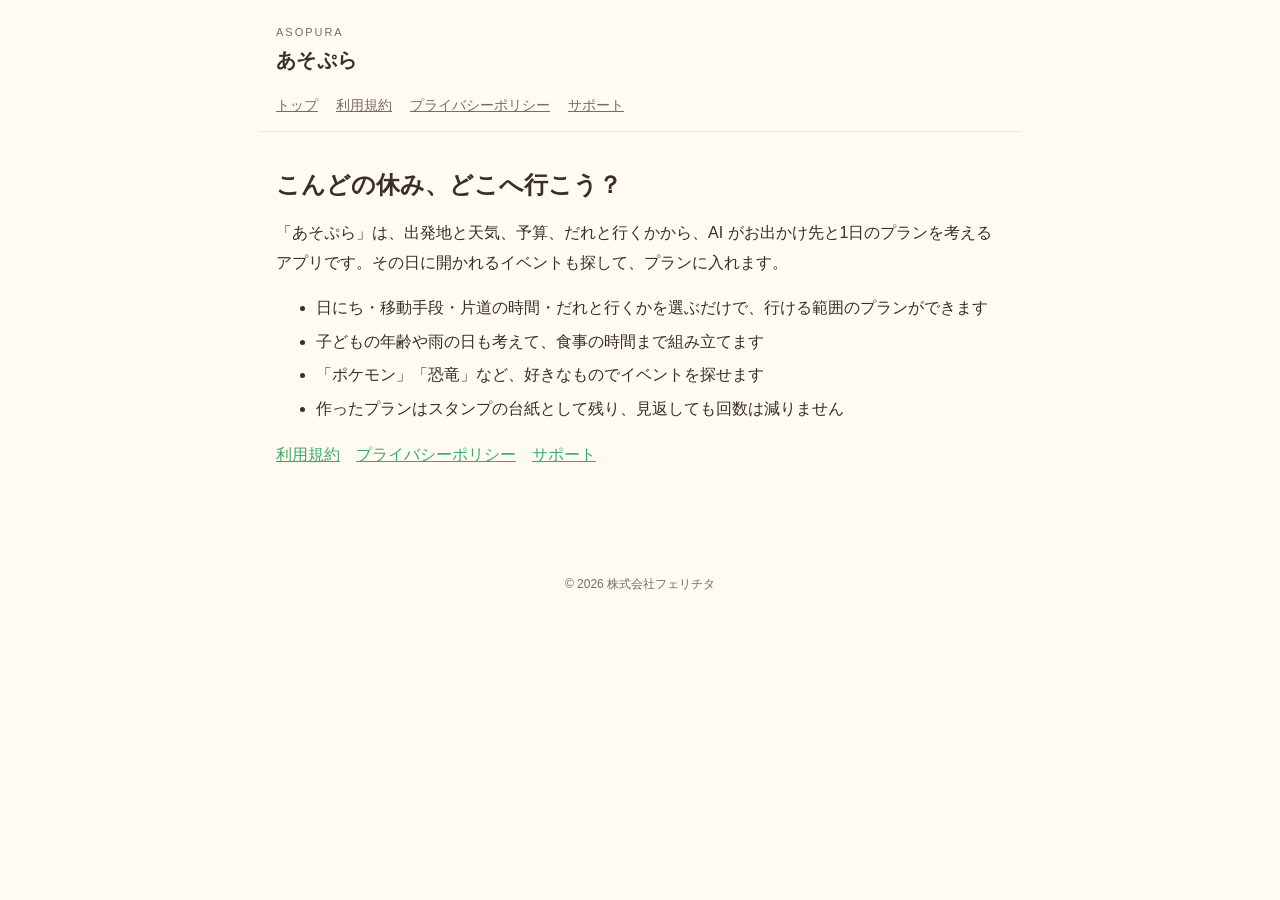
==== index.html @ 3bfde91c "あそぷらの利用規約・プライバシーポリシー・サポートページ" ====
<!doctype html><html lang="ja"><head><meta charset="utf-8"><meta name="viewport" content="width=device-width,initial-scale=1">
<title>あそぷら</title><link rel="stylesheet" href="style.css"></head><body>
<header><small>ASOPURA</small><a href="index.html">あそぷら</a></header>
<nav><a href="index.html">トップ</a><a href="terms.html">利用規約</a><a href="privacy.html">プライバシーポリシー</a><a href="support.html">サポート</a></nav>
<main><h1>こんどの休み、どこへ行こう？</h1>
<p>「あそぷら」は、出発地と天気、予算、だれと行くかから、AI がお出かけ先と1日のプランを考えるアプリです。その日に開かれるイベントも探して、プランに入れます。</p>
<ul>
<li>日にち・移動手段・片道の時間・だれと行くかを選ぶだけで、行ける範囲のプランができます</li>
<li>子どもの年齢や雨の日も考えて、食事の時間まで組み立てます</li>
<li>「ポケモン」「恐竜」など、好きなものでイベントを探せます</li>
<li>作ったプランはスタンプの台紙として残り、見返しても回数は減りません</li>
</ul>
<p><a href="terms.html">利用規約</a>　<a href="privacy.html">プライバシーポリシー</a>　<a href="support.html">サポート</a></p>
</main>
<footer>© 2026 株式会社フェリチタ</footer></body></html>
---- style.css ----
:root{--bg:#FFFBF3;--fg:#3A2E25;--sub:#7A6B5E;--pri:#3BAA6B;--card:#FFFFFF;--line:#F0E6D6}
@media (prefers-color-scheme:dark){:root{--bg:#15171C;--fg:#F3EFE7;--sub:#A3A29C;--card:#1F2128;--line:#2E3038}}
*{box-sizing:border-box}
body{margin:0;background:var(--bg);color:var(--fg);font:16px/1.85 -apple-system,BlinkMacSystemFont,"Hiragino Sans","Noto Sans JP",sans-serif}
header{padding:22px 16px 8px;max-width:760px;margin:0 auto}
header a{color:var(--fg);text-decoration:none;font-weight:800;font-size:20px;letter-spacing:.02em}
header small{display:block;color:var(--sub);font-size:11px;letter-spacing:.18em}
nav{display:flex;gap:18px;flex-wrap:wrap;padding:6px 16px 12px;max-width:760px;margin:0 auto;border-bottom:1px solid var(--line);font-size:14px}
nav a{color:var(--sub)}
main{max-width:760px;margin:0 auto;padding:20px 16px 64px}
h1{font-size:24px;line-height:1.4}
h2{font-size:17px;margin-top:32px;border-left:4px solid var(--pri);padding-left:10px}
table{border-collapse:collapse;width:100%;font-size:14px;margin:12px 0}
td,th{border:1px solid var(--line);padding:8px;text-align:left;vertical-align:top}
th{background:var(--card)}
.card{background:var(--card);border:1px solid var(--line);border-radius:14px;padding:14px 18px;margin:16px 0}
footer{text-align:center;color:var(--sub);font-size:12px;padding:24px}
a{color:var(--pri)}
ol li,ul li{margin:4px 0}
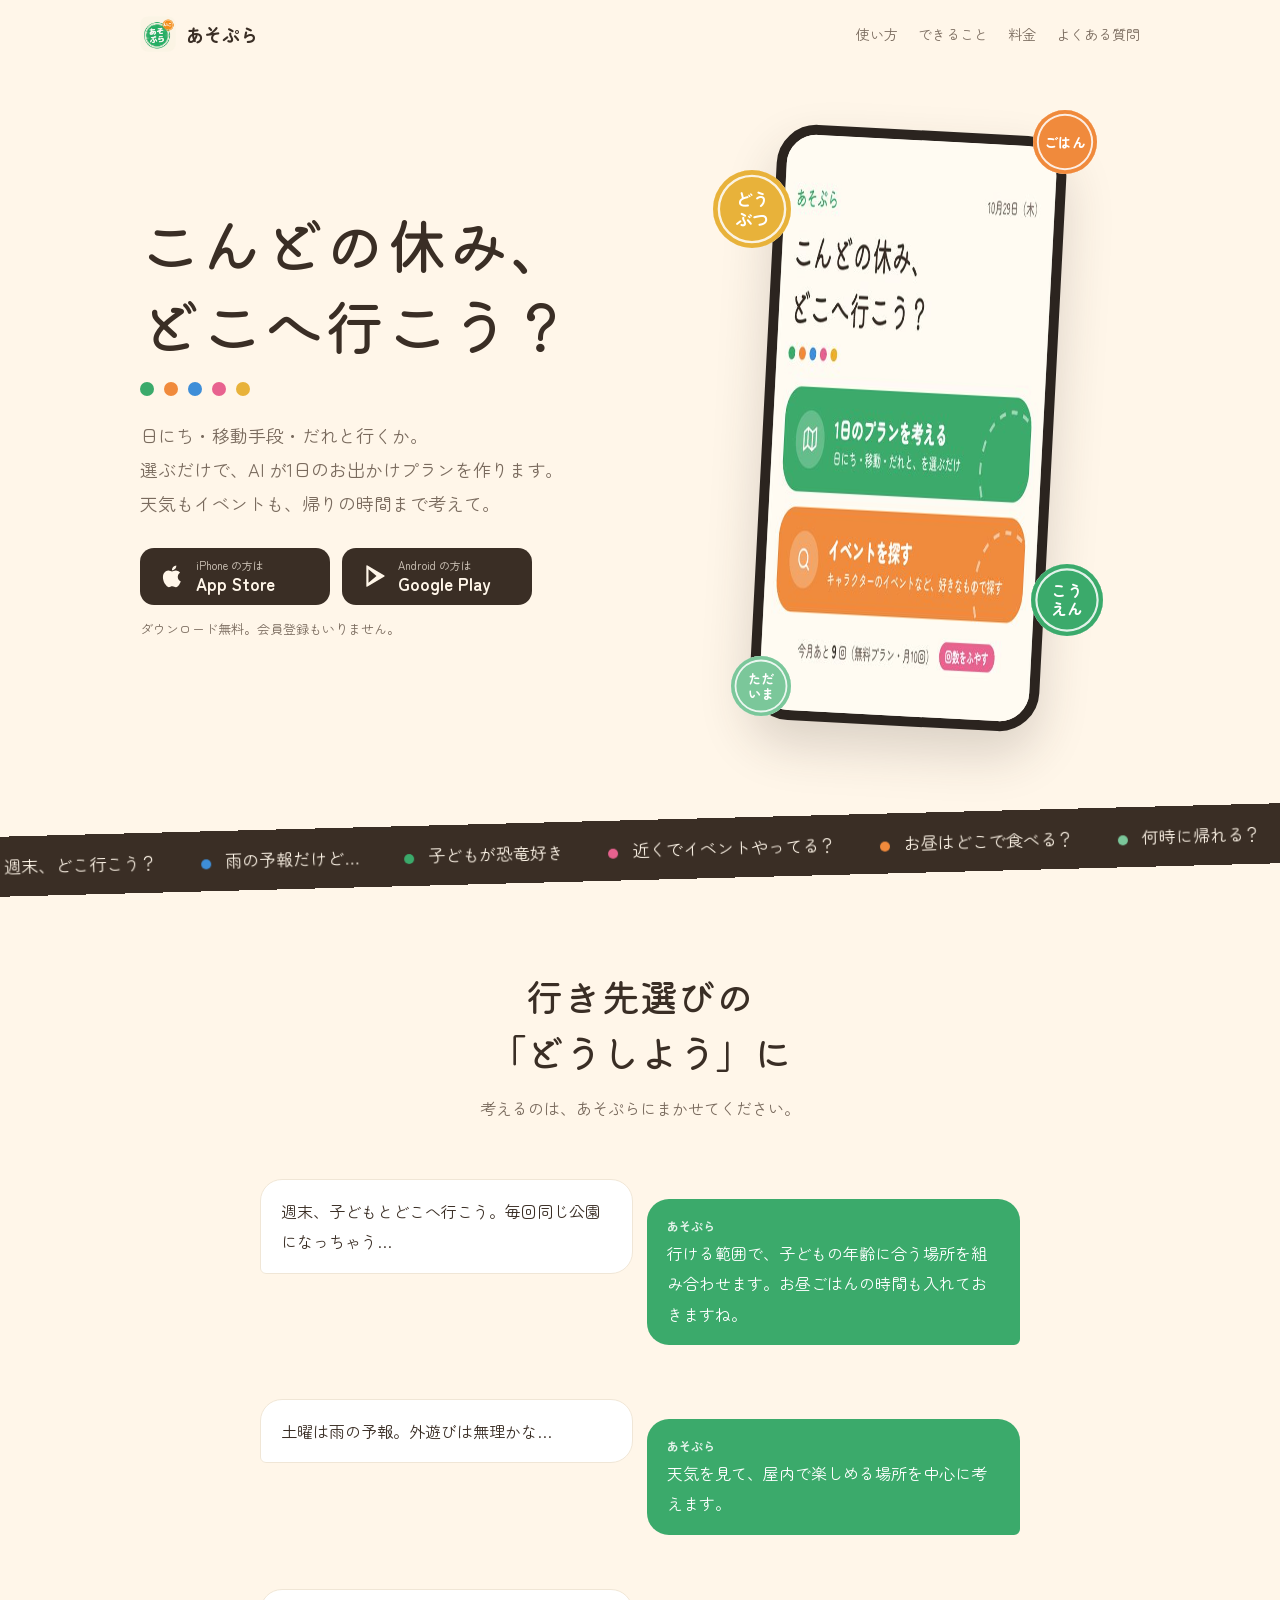
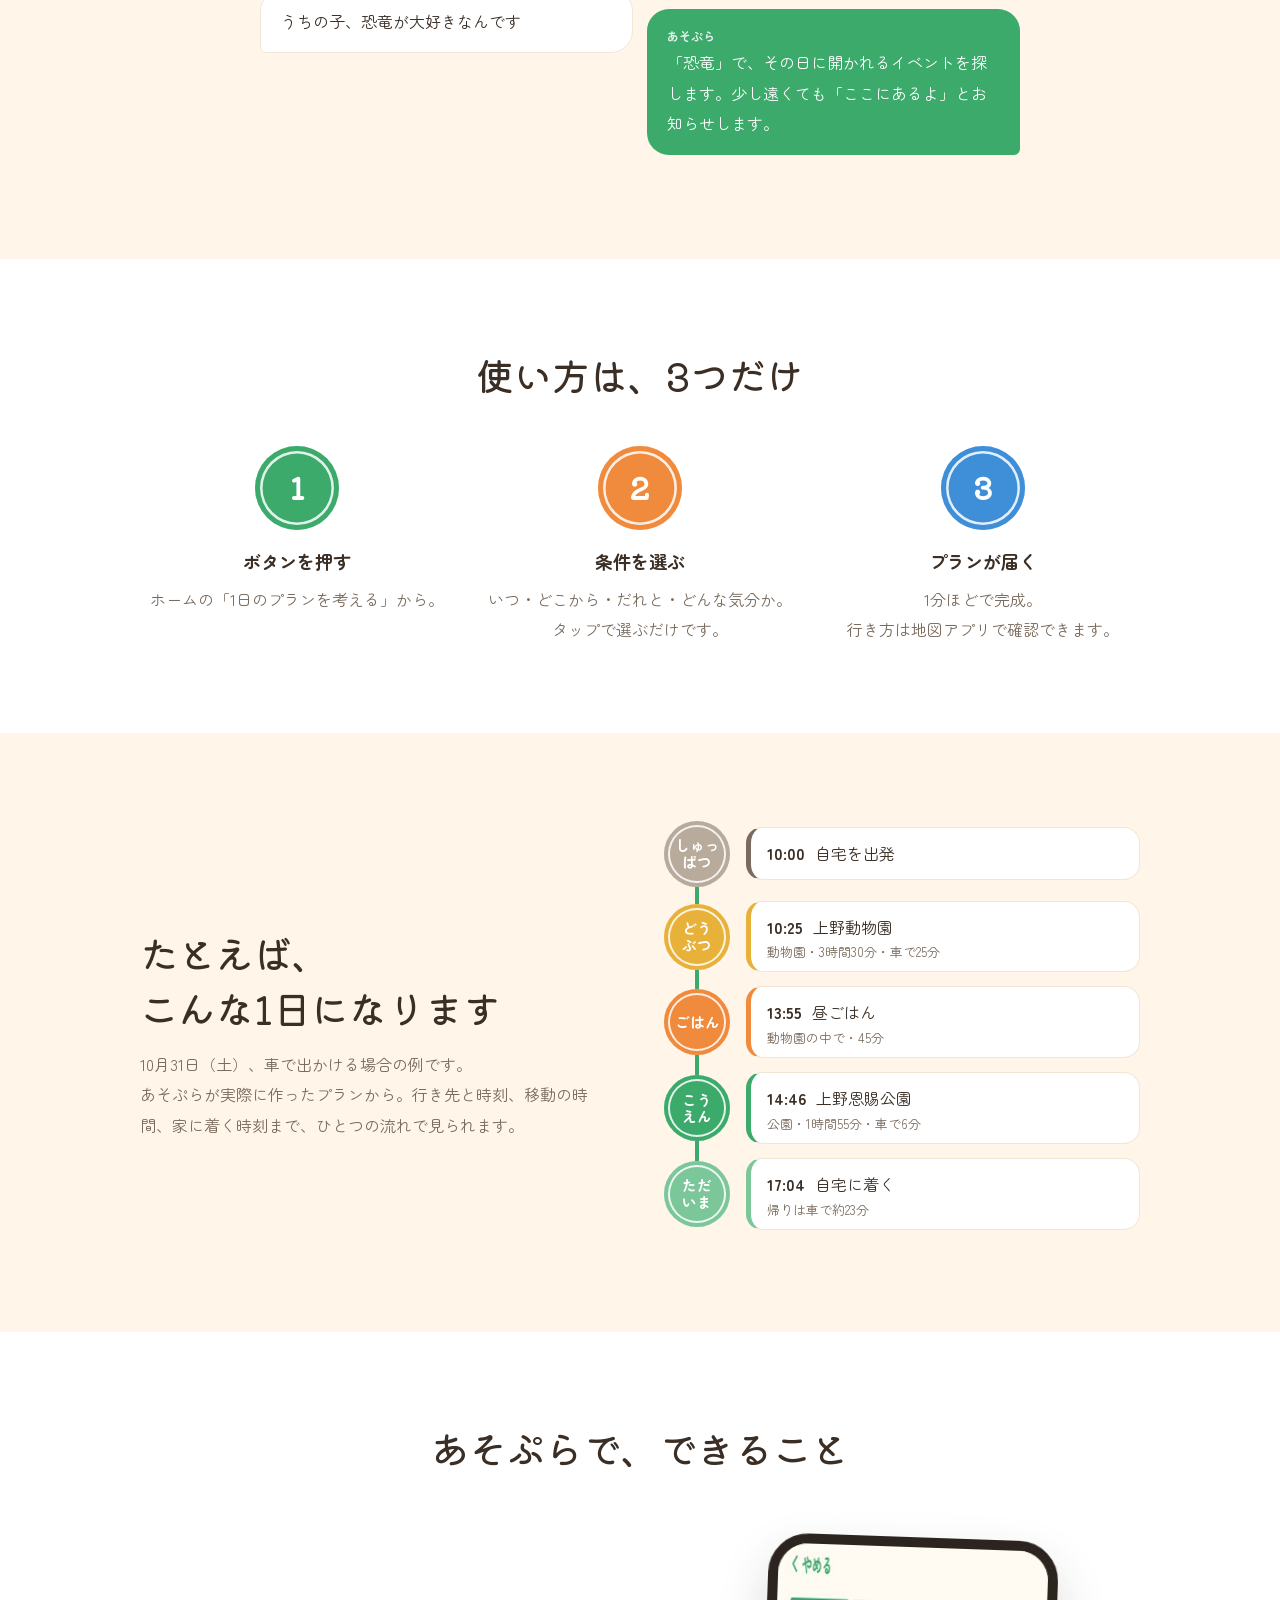
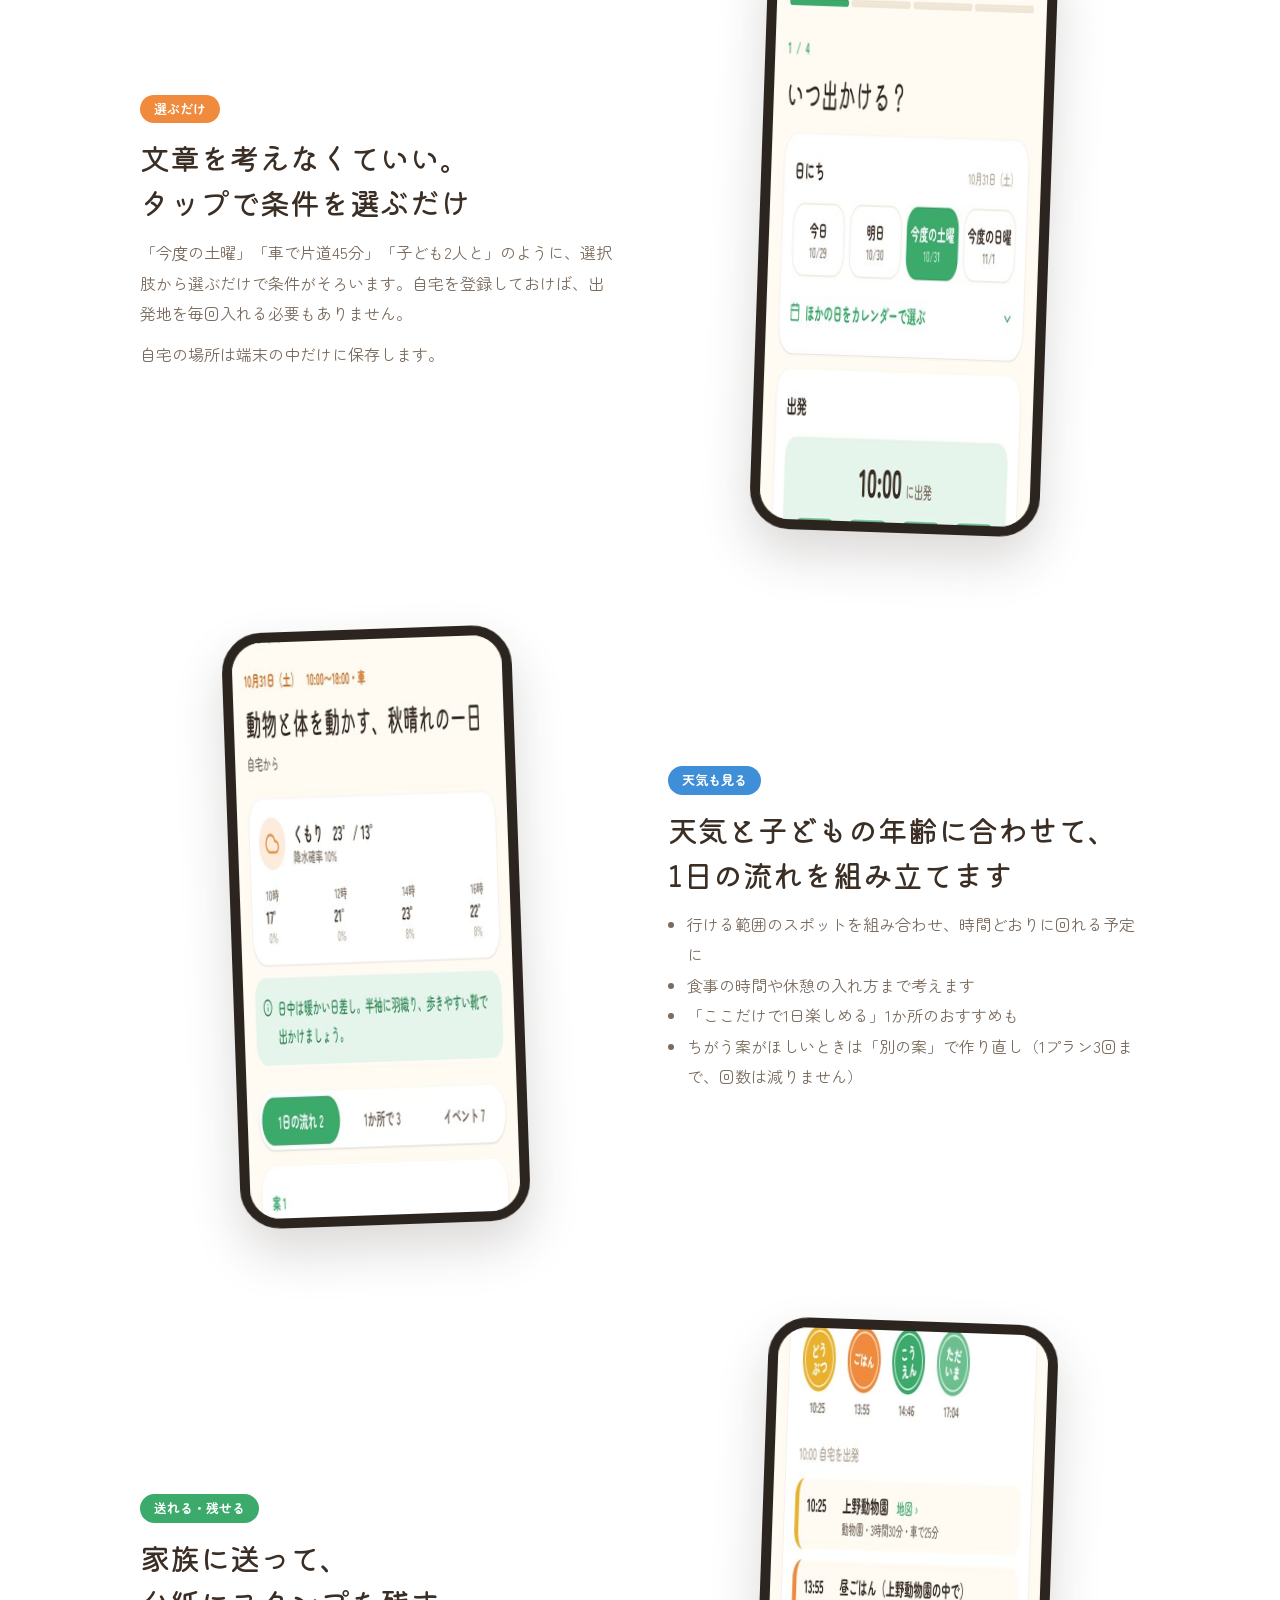
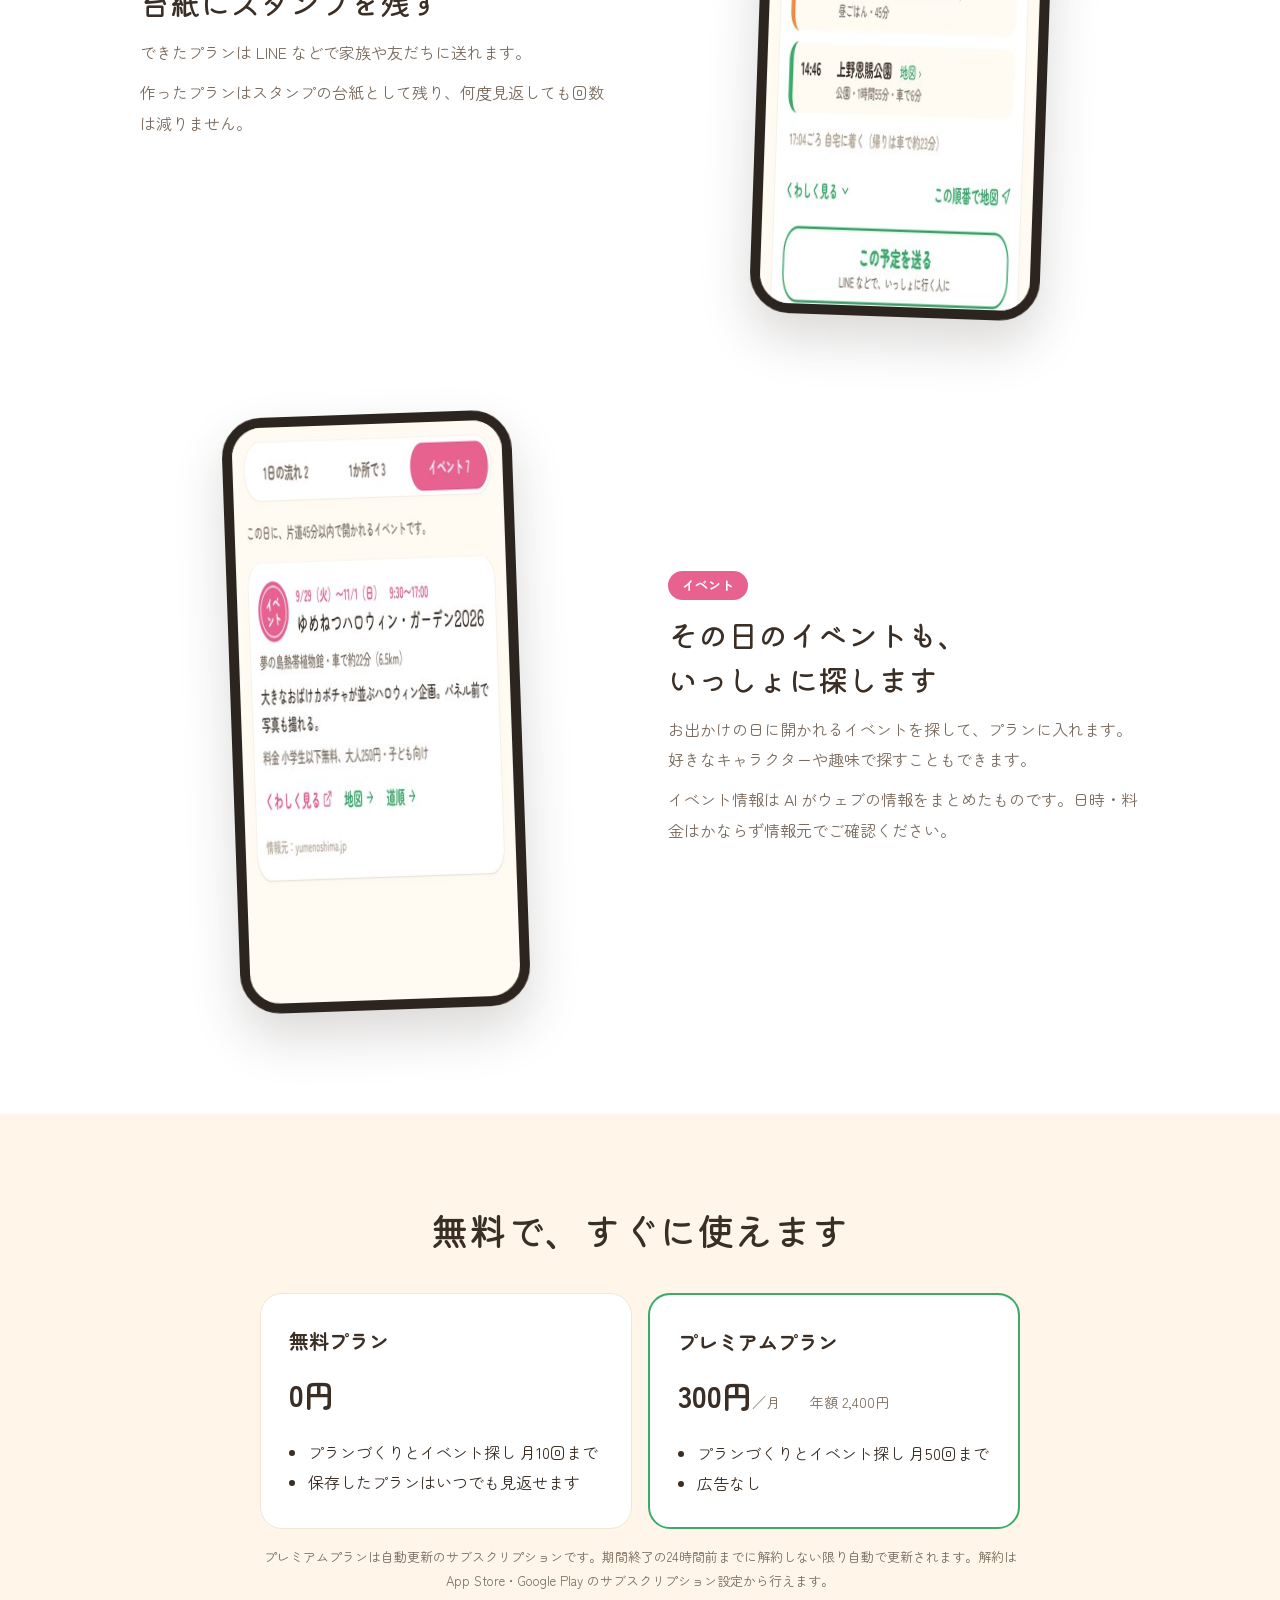
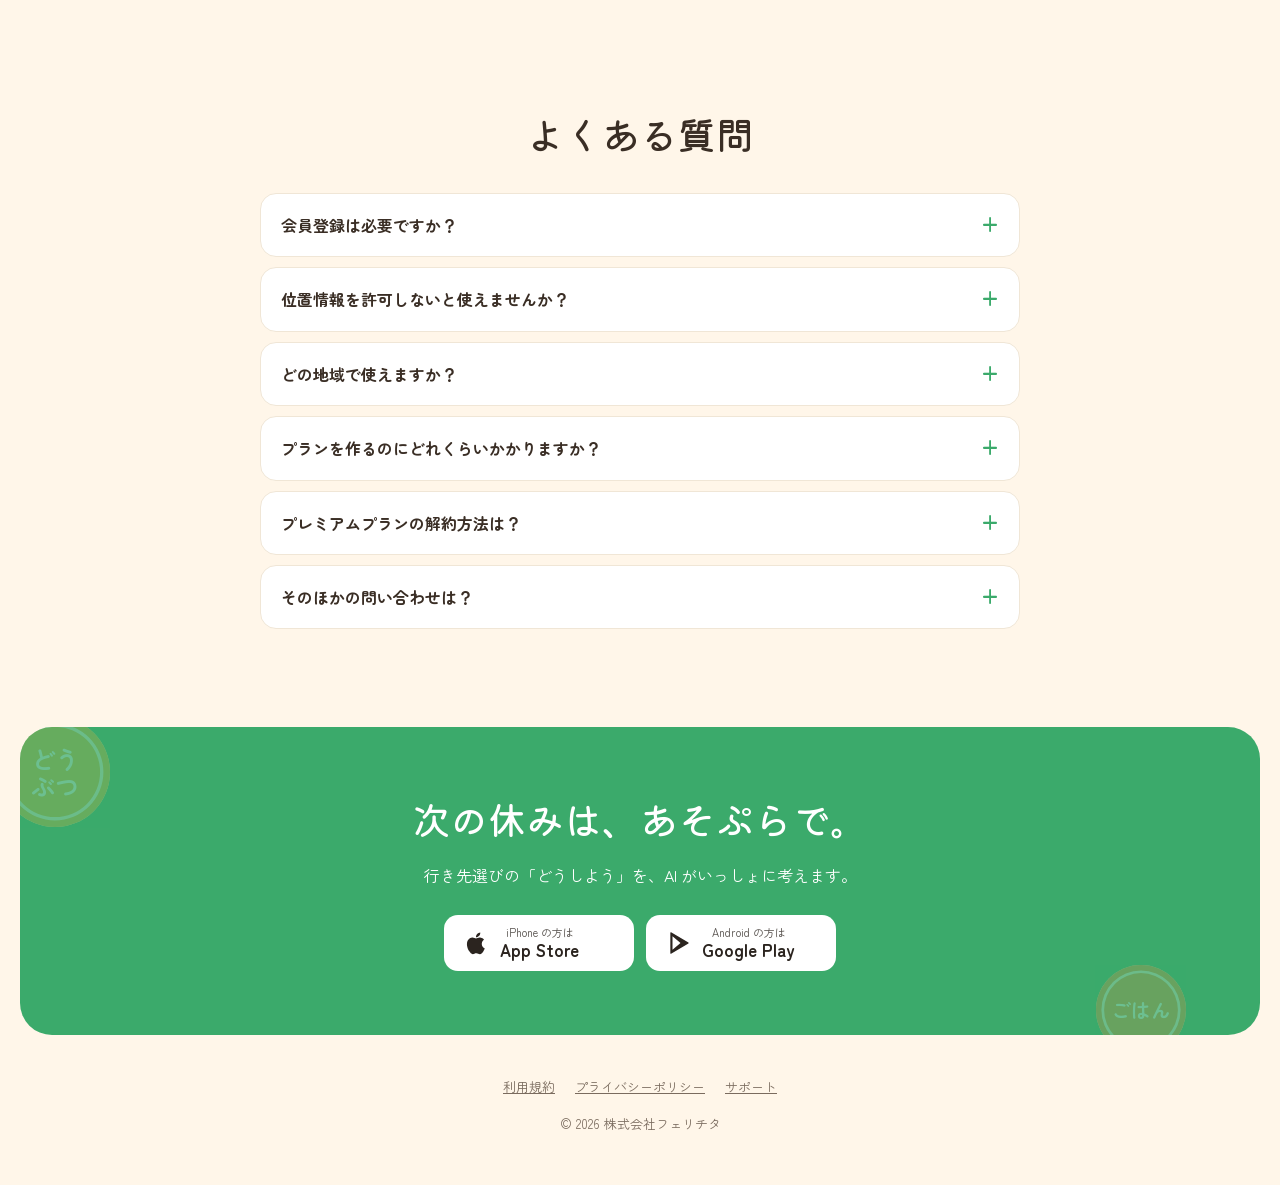
==== commit 5ba80700: "トップページを紹介ページに作り直す（動き・スタンプの飾り・1日のプラン例・料金・よくある質問） Co-Authored-By: Claude Opus 5.5 <noreply@anthropic.c" ====
--- a/index.html
+++ b/index.html
@@ -1,15 +1,189 @@
 <!doctype html><html lang="ja"><head><meta charset="utf-8"><meta name="viewport" content="width=device-width,initial-scale=1">
-<title>あそぷら</title><link rel="stylesheet" href="style.css"></head><body>
-<header><small>ASOPURA</small><a href="index.html">あそぷら</a></header>
-<nav><a href="index.html">トップ</a><a href="terms.html">利用規約</a><a href="privacy.html">プライバシーポリシー</a><a href="support.html">サポート</a></nav>
-<main><h1>こんどの休み、どこへ行こう？</h1>
-<p>「あそぷら」は、出発地と天気、予算、だれと行くかから、AI がお出かけ先と1日のプランを考えるアプリです。その日に開かれるイベントも探して、プランに入れます。</p>
-<ul>
-<li>日にち・移動手段・片道の時間・だれと行くかを選ぶだけで、行ける範囲のプランができます</li>
-<li>子どもの年齢や雨の日も考えて、食事の時間まで組み立てます</li>
-<li>「ポケモン」「恐竜」など、好きなものでイベントを探せます</li>
-<li>作ったプランはスタンプの台紙として残り、見返しても回数は減りません</li>
-</ul>
-<p><a href="terms.html">利用規約</a>　<a href="privacy.html">プライバシーポリシー</a>　<a href="support.html">サポート</a></p>
-</main>
-<footer>© 2026 株式会社フェリチタ</footer></body></html>
+<title>あそぷら｜休日のお出かけプランをAIが作るアプリ</title>
+<meta name="description" content="日にち・移動手段・だれと行くかを選ぶだけ。天気やその日のイベントも見て、AIが食事の時間まで入った1日のお出かけプランを作ります。iPhone・Android 対応、無料で使えます。">
+<meta property="og:type" content="website">
+<meta property="og:title" content="あそぷら｜休日のお出かけプランをAIが作るアプリ">
+<meta property="og:description" content="日にち・移動手段・だれと行くかを選ぶだけ。天気やイベントも見て、AIが1日のお出かけプランを作ります。">
+<meta property="og:url" content="https://shuto20.github.io/asopura-legal/">
+<meta property="og:image" content="https://shuto20.github.io/asopura-legal/img/ogp.jpg">
+<meta name="twitter:card" content="summary_large_image">
+<link rel="icon" href="img/favicon.png">
+<link rel="apple-touch-icon" href="img/icon.png">
+<link rel="preconnect" href="https://fonts.googleapis.com"><link rel="preconnect" href="https://fonts.gstatic.com" crossorigin>
+<link href="https://fonts.googleapis.com/css2?family=Kiwi+Maru:wght@500&family=Zen+Maru+Gothic:wght@400;700&display=swap" rel="stylesheet">
+<link rel="stylesheet" href="lp.css">
+</head><body>
+
+<header class="top">
+  <a class="brand" href="./"><img src="img/icon.png" alt="">あそぷら</a>
+  <nav><a href="#how">使い方</a><a href="#features">できること</a><a href="#price">料金</a><a href="#faq">よくある質問</a></nav>
+</header>
+
+<div class="hero">
+  <div>
+    <h1 class="maru"><span>こんどの休み、</span><span>どこへ行こう？</span></h1>
+    <div class="dots"><i style="background:var(--green)"></i><i style="background:var(--orange)"></i><i style="background:var(--blue)"></i><i style="background:var(--pink)"></i><i style="background:var(--yellow)"></i></div>
+    <p class="lead">日にち・移動手段・だれと行くか。<br>選ぶだけで、AI が1日のお出かけプランを作ります。<br>天気もイベントも、帰りの時間まで考えて。</p>
+    <div class="stores">
+      <a class="store" href="https://apps.apple.com/jp/app/id6826902448"><svg viewBox="0 0 24 24" aria-hidden="true"><path d="M16.4 12.6c0-2.4 2-3.6 2.1-3.7-1.2-1.7-3-1.9-3.6-2-1.5-.2-3 .9-3.8.9s-2-.9-3.3-.9C6.1 7 4.5 8 3.6 9.5c-1.8 3.1-.5 7.7 1.3 10.2.9 1.200 1.9 2.6 3.2 2.6 1.3-.1 1.8-.8 3.3-.8s2 .8 3.3.8c1.4 0 2.3-1.3 3.1-2.5 1-1.4 1.4-2.8 1.4-2.9 0 0-2.8-1.1-2.8-4.3zM14 5.3c.7-.8 1.2-2 1-3.1-1 0-2.2.7-2.9 1.500-.6.7-1.2 1.9-1 3 1.1.1 2.2-.6 2.9-1.4z"/></svg><span><small>iPhone の方は</small><b>App Store</b></span></a>
+      <a class="store" href="https://play.google.com/store/apps/details?id=jp.felicita.asopura"><svg viewBox="0 0 24 24" aria-hidden="true"><path d="M4 2.5v19c0 .4.4.6.7.4l16-9.5c.3-.2.3-.6 0-.8l-16-9.5C4.4 1.9 4 2.1 4 2.5zm2 3.3L13.4 12 6 18.2V5.8z"/></svg><span><small>Android の方は</small><b>Google Play</b></span></a>
+    </div>
+    <p class="note">ダウンロード無料。会員登録もいりません。</p>
+  </div>
+  <div class="stage">
+    <div class="phone"><img src="img/home.jpg" alt="あそぷらのホーム画面。「1日のプランを考える」と「イベントを探す」のボタンが並ぶ" width="540" height="875"></div>
+    <span class="stamp s1">どう<br>ぶつ</span><span class="stamp s2">ごはん</span><span class="stamp s3">こう<br>えん</span><span class="stamp s4">ただ<br>いま</span>
+  </div>
+</div>
+
+<div class="ticker" aria-hidden="true"><div>
+  <span>週末、どこ行こう？</span><span style="--c:var(--blue)">雨の予報だけど…</span><span style="--c:var(--green)">子どもが恐竜好き</span><span style="--c:var(--pink)">近くでイベントやってる？</span><span style="--c:var(--orange)">お昼はどこで食べる？</span><span style="--c:var(--mint)">何時に帰れる？</span>
+  <span>週末、どこ行こう？</span><span style="--c:var(--blue)">雨の予報だけど…</span><span style="--c:var(--green)">子どもが恐竜好き</span><span style="--c:var(--pink)">近くでイベントやってる？</span><span style="--c:var(--orange)">お昼はどこで食べる？</span><span style="--c:var(--mint)">何時に帰れる？</span>
+</div></div>
+
+<section>
+  <div class="wrap">
+    <h2 class="maru center rv">行き先選びの<br>「どうしよう」に</h2>
+    <p class="sub center rv">考えるのは、あそぷらにまかせてください。</p>
+    <div class="talks">
+      <div class="talk rv"><p class="q">週末、子どもとどこへ行こう。毎回同じ公園になっちゃう…</p><p class="a"><b>あそぷら</b>行ける範囲で、子どもの年齢に合う場所を組み合わせます。お昼ごはんの時間も入れておきますね。</p></div>
+      <div class="talk rv"><p class="q">土曜は雨の予報。外遊びは無理かな…</p><p class="a"><b>あそぷら</b>天気を見て、屋内で楽しめる場所を中心に考えます。</p></div>
+      <div class="talk rv"><p class="q">うちの子、恐竜が大好きなんです</p><p class="a"><b>あそぷら</b>「恐竜」で、その日に開かれるイベントを探します。少し遠くても「ここにあるよ」とお知らせします。</p></div>
+    </div>
+  </div>
+</section>
+
+<section id="how" style="background:var(--card)">
+  <div class="wrap center">
+    <h2 class="maru rv">使い方は、3つだけ</h2>
+    <div class="steps">
+      <div class="step rv"><span class="stamp" style="--c:var(--green)">1</span><b>ボタンを押す</b><p>ホームの「1日のプランを考える」から。</p></div>
+      <div class="step rv"><span class="stamp" style="--c:var(--orange)">2</span><b>条件を選ぶ</b><p>いつ・どこから・だれと・どんな気分か。<br>タップで選ぶだけです。</p></div>
+      <div class="step rv"><span class="stamp" style="--c:var(--blue)">3</span><b>プランが届く</b><p>1分ほどで完成。<br>行き方は地図アプリで確認できます。</p></div>
+    </div>
+  </div>
+</section>
+
+<section>
+  <div class="wrap dayplan">
+    <div class="rv">
+      <h2 class="maru">たとえば、<br>こんな1日になります</h2>
+      <p class="sub">10月31日（土）、車で出かける場合の例です。<br>あそぷらが実際に作ったプランから。行き先と時刻、移動の時間、家に着く時刻まで、ひとつの流れで見られます。</p>
+    </div>
+    <ol class="timeline">
+      <i class="bar"></i>
+      <li style="--c:var(--sub)"><span class="stamp" style="--c:#B8AB9C">しゅっ<br>ぱつ</span><div class="card"><time>10:00</time>自宅を出発</div></li>
+      <li style="--c:var(--yellow)"><span class="stamp" style="--c:var(--yellow)">どう<br>ぶつ</span><div class="card"><time>10:25</time>上野動物園<small>動物園・3時間30分・車で25分</small></div></li>
+      <li style="--c:var(--orange)"><span class="stamp" style="--c:var(--orange)">ごはん</span><div class="card"><time>13:55</time>昼ごはん<small>動物園の中で・45分</small></div></li>
+      <li style="--c:var(--green)"><span class="stamp" style="--c:var(--green)">こう<br>えん</span><div class="card"><time>14:46</time>上野恩賜公園<small>公園・1時間55分・車で6分</small></div></li>
+      <li style="--c:var(--mint)"><span class="stamp" style="--c:var(--mint)">ただ<br>いま</span><div class="card"><time>17:04</time>自宅に着く<small>帰りは車で約23分</small></div></li>
+    </ol>
+  </div>
+</section>
+
+<section id="features" style="background:var(--card);padding-bottom:56px">
+  <div class="wrap">
+    <h2 class="maru center rv">あそぷらで、できること</h2>
+
+    <div class="feature rv">
+      <div class="phone"><img src="img/step.jpg" alt="日にちと出発時刻、出かける時間を選ぶ画面" loading="lazy" width="540" height="1100"></div>
+      <div>
+        <span class="tag" style="--c:var(--orange)">選ぶだけ</span>
+        <h3 class="maru">文章を考えなくていい。<br>タップで条件を選ぶだけ</h3>
+        <p>「今度の土曜」「車で片道45分」「子ども2人と」のように、選択肢から選ぶだけで条件がそろいます。自宅を登録しておけば、出発地を毎回入れる必要もありません。</p>
+        <p>自宅の場所は端末の中だけに保存します。</p>
+      </div>
+    </div>
+
+    <div class="feature rv">
+      <div class="phone"><img src="img/result.jpg" alt="天気と、その日の1日の流れが表示された結果の画面" loading="lazy" width="540" height="1085"></div>
+      <div>
+        <span class="tag" style="--c:var(--blue)">天気も見る</span>
+        <h3 class="maru">天気と子どもの年齢に合わせて、<br>1日の流れを組み立てます</h3>
+        <ul>
+          <li>行ける範囲のスポットを組み合わせ、時間どおりに回れる予定に</li>
+          <li>食事の時間や休憩の入れ方まで考えます</li>
+          <li>「ここだけで1日楽しめる」1か所のおすすめも</li>
+          <li>ちがう案がほしいときは「別の案」で作り直し（1プラン3回まで、回数は減りません）</li>
+        </ul>
+      </div>
+    </div>
+
+    <div class="feature rv">
+      <div class="phone"><img src="img/plan.jpg" alt="出発から帰宅までの時刻が並んだプランの画面" loading="lazy" width="540" height="595"></div>
+      <div>
+        <span class="tag" style="--c:var(--green)">送れる・残せる</span>
+        <h3 class="maru">家族に送って、<br>台紙にスタンプを残す</h3>
+        <p>できたプランは LINE などで家族や友だちに送れます。</p>
+        <p>作ったプランはスタンプの台紙として残り、何度見返しても回数は減りません。</p>
+      </div>
+    </div>
+
+    <div class="feature rv">
+      <div class="phone"><img src="img/events.jpg" alt="その日に開かれるイベントが表示された画面" loading="lazy" width="540" height="460"></div>
+      <div>
+        <span class="tag" style="--c:var(--pink)">イベント</span>
+        <h3 class="maru">その日のイベントも、<br>いっしょに探します</h3>
+        <p>お出かけの日に開かれるイベントを探して、プランに入れます。好きなキャラクターや趣味で探すこともできます。</p>
+        <p>イベント情報は AI がウェブの情報をまとめたものです。日時・料金はかならず情報元でご確認ください。</p>
+      </div>
+    </div>
+  </div>
+</section>
+
+<section id="price">
+  <div class="wrap center">
+    <h2 class="maru rv">無料で、すぐに使えます</h2>
+    <div class="plans" style="text-align:left">
+      <div class="plan rv">
+        <h3>無料プラン</h3>
+        <div class="price">0円</div>
+        <ul><li>プランづくりとイベント探し 月10回まで</li><li>保存したプランはいつでも見返せます</li></ul>
+      </div>
+      <div class="plan pro rv">
+        <h3>プレミアムプラン</h3>
+        <div class="price">300円<small>／月</small>　<small>年額 2,400円</small></div>
+        <ul><li>プランづくりとイベント探し 月50回まで</li><li>広告なし</li></ul>
+      </div>
+    </div>
+    <p class="fine">プレミアムプランは自動更新のサブスクリプションです。期間終了の24時間前までに解約しない限り自動で更新されます。解約は App Store・Google Play のサブスクリプション設定から行えます。</p>
+  </div>
+</section>
+
+<section id="faq" style="padding-top:24px">
+  <div class="wrap">
+    <h2 class="maru center rv">よくある質問</h2>
+    <div class="faq rv">
+      <details><summary>会員登録は必要ですか？</summary><p>いりません。アプリを入れてすぐに使えます。</p></details>
+      <details><summary>位置情報を許可しないと使えませんか？</summary><p>許可しなくても使えます。その場合は、出発地に駅名（例：大宮駅）などを入力してください。</p></details>
+      <details><summary>どの地域で使えますか？</summary><p>日本国内でお使いいただけます。スポット情報は Google マップのデータを使っています。</p></details>
+      <details><summary>プランを作るのにどれくらいかかりますか？</summary><p>条件を選んでから、1分ほどでプランが表示されます。</p></details>
+      <details><summary>プレミアムプランの解約方法は？</summary><p>iPhone は「設定」→ ご自分の名前 →「サブスクリプション」、Android は Google Play の「お支払いと定期購入」→「定期購入」から解約できます。</p></details>
+      <details><summary>そのほかの問い合わせは？</summary><p><a href="support.html">サポートページ</a>からご連絡ください。</p></details>
+    </div>
+  </div>
+</section>
+
+<div class="cta rv">
+  <span class="stamp" style="--c:var(--yellow);--s:110px;left:-20px;top:-10px">どう<br>ぶつ</span>
+  <span class="stamp" style="--c:var(--orange);--s:90px;right:6%;bottom:-20px;animation-delay:1.5s">ごはん</span>
+  <h2 class="maru">次の休みは、あそぷらで。</h2>
+  <p style="margin:0 0 24px">行き先選びの「どうしよう」を、AI がいっしょに考えます。</p>
+  <div class="stores">
+    <a class="store" href="https://apps.apple.com/jp/app/id6826902448"><svg viewBox="0 0 24 24" aria-hidden="true"><path d="M16.4 12.6c0-2.4 2-3.6 2.1-3.7-1.2-1.7-3-1.9-3.6-2-1.5-.2-3 .9-3.8.9s-2-.9-3.3-.9C6.1 7 4.5 8 3.6 9.5c-1.8 3.1-.5 7.7 1.3 10.200.9 1.2 1.9 2.6 3.2 2.6 1.3-.1 1.8-.8 3.3-.8s2 .8 3.3.8c1.4 0 2.3-1.3 3.1-2.5 1-1.4 1.4-2.8 1.4-2.9 0 0-2.8-1.1-2.8-4.3zM14 5.3c.7-.8 1.2-2 1-3.1-1 0-2.2.7-2.9 1.5-.6.7-1.2 1.9-1 3 1.1.1 2.2-.6 2.9-1.4z"/></svg><span><small>iPhone の方は</small><b>App Store</b></span></a>
+    <a class="store" href="https://play.google.com/store/apps/details?id=jp.felicita.asopura"><svg viewBox="0 0 24 24" aria-hidden="true"><path d="M4 2.5v19c0 .4.4.6.7.4l16-9.5c.3-.2.3-.6 0-.8l-16-9.5C4.4 1.9 4 2.1 4 2.5zm2 3.3L13.4 12 6 18.2V5.8z"/></svg><span><small>Android の方は</small><b>Google Play</b></span></a>
+  </div>
+</div>
+
+<footer>
+  <nav><a href="terms.html">利用規約</a><a href="privacy.html">プライバシーポリシー</a><a href="support.html">サポート</a></nav>
+  © 2026 株式会社フェリチタ
+</footer>
+
+<script>
+// スクロールして見えたら .in を付ける（1回だけ）
+document.querySelectorAll('.timeline li').forEach((li, i) => { li.style.transitionDelay = (0.25 + i * 0.5) + 's'; });
+const io = new IntersectionObserver((es) => es.forEach((e) => { if (e.isIntersecting) { e.target.classList.add('in'); io.unobserve(e.target); } }), { threshold: 0.18 });
+document.querySelectorAll('.rv, .timeline').forEach((el) => io.observe(el));
+</script>
+</body></html>
--- a/lp.css
+++ b/lp.css
@@ -0,0 +1,161 @@
+/* トップの紹介ページだけで使う。利用規約などは style.css のまま */
+:root{--bg:#FFF6E9;--fg:#3A2E25;--sub:#7A6B5E;--card:#FFFFFF;--line:#F0E6D6;
+  --green:#3BAA6B;--orange:#F08A3C;--blue:#3E8ED8;--pink:#E8628F;--yellow:#E8B23A;--mint:#7BC79A}
+*{box-sizing:border-box}
+html{scroll-behavior:smooth}
+body{margin:0;background:var(--bg);color:var(--fg);font:16px/1.9 "Zen Maru Gothic","Hiragino Maru Gothic ProN","Hiragino Sans",sans-serif;overflow-x:hidden}
+img{max-width:100%;display:block}
+a{color:var(--green)}
+.wrap{max-width:1040px;margin:0 auto;padding:0 20px}
+.maru{font-family:"Kiwi Maru",serif;font-weight:500}
+/* 日本語を言葉の区切りで改行する（対応していないブラウザではふつうの改行） */
+h1,h2,h3,.lead{word-break:auto-phrase;text-wrap:pretty}
+.center{text-align:center}
+
+/* スタンプ（アプリの台紙と同じ形） */
+.stamp{--c:var(--green);width:var(--s,64px);height:var(--s,64px);border-radius:50%;background:var(--c);color:#fff;display:grid;place-items:center;text-align:center;
+  font:700 calc(var(--s,64px)*.22)/1.15 "Zen Maru Gothic",sans-serif;box-shadow:inset 0 0 0 calc(var(--s,64px)*.06) var(--c),inset 0 0 0 calc(var(--s,64px)*.09) rgba(255,255,255,.85);flex:none}
+
+/* 上の帯 */
+.top{display:flex;align-items:center;justify-content:space-between;padding:16px 20px;max-width:1040px;margin:0 auto}
+.brand{display:flex;align-items:center;gap:10px;color:var(--fg);text-decoration:none;font-weight:700;font-size:18px}
+.brand img{width:36px;height:36px;border-radius:9px}
+.top nav{display:flex;gap:20px;font-size:14px}
+.top nav a{color:var(--sub);text-decoration:none}
+.top nav a:hover{color:var(--fg)}
+@media (max-width:640px){.top nav{display:none}}
+
+/* 最初の画面 */
+.hero{display:grid;grid-template-columns:1.05fr .95fr;gap:24px;align-items:center;padding:32px 20px 56px;max-width:1040px;margin:0 auto}
+.hero h1{font-size:clamp(36px,6.4vw,60px);line-height:1.35;margin:0 0 18px;letter-spacing:.03em}
+.hero h1 span{display:block;opacity:0;transform:translateY(18px);animation:up .8s cubic-bezier(.2,.7,.2,1) forwards}
+.hero h1 span:nth-child(2){animation-delay:.18s}
+.dots{display:flex;gap:10px;margin:0 0 22px}
+.dots i{width:14px;height:14px;border-radius:50%;display:block;animation:hop 2.4s ease-in-out infinite}
+.dots i:nth-child(2){animation-delay:.12s}.dots i:nth-child(3){animation-delay:.24s}.dots i:nth-child(4){animation-delay:.36s}.dots i:nth-child(5){animation-delay:.48s}
+.lead{font-size:18px;color:var(--sub);margin:0 0 28px;opacity:0;animation:up .8s .4s forwards}
+.stores{display:flex;flex-wrap:wrap;gap:12px}
+.hero .stores,.hero .note{opacity:0;animation:up .8s .55s forwards}
+.store{display:inline-flex;align-items:center;gap:10px;background:var(--fg);color:var(--bg);text-decoration:none;border-radius:14px;padding:10px 20px;min-width:190px;transition:transform .2s,box-shadow .2s}
+.store:hover{transform:translateY(-3px);box-shadow:0 10px 20px rgba(58,46,37,.2)}
+.store svg{width:26px;height:26px;fill:currentColor;flex:none}
+.store small{display:block;font-size:11px;line-height:1.3;opacity:.8}
+.store b{display:block;font-size:17px;line-height:1.3}
+.note{font-size:13px;color:var(--sub);margin-top:12px}
+.stage{position:relative;justify-self:center;padding:30px 50px}
+.stage .phone{transform:rotate(3deg);animation:float 6s ease-in-out infinite}
+.stage .stamp{position:absolute;animation:pop .6s cubic-bezier(.3,1.6,.5,1) both,float 5s ease-in-out infinite}
+.stage .s1{--c:var(--yellow);--s:78px;left:0;top:70px;animation-delay:.7s,0s}
+.stage .s2{--c:var(--orange);--s:64px;right:6px;top:10px;animation-delay:.85s,1.2s}
+.stage .s3{--c:var(--green);--s:72px;right:0;bottom:120px;animation-delay:1s,.6s}
+.stage .s4{--c:var(--mint);--s:60px;left:18px;bottom:40px;animation-delay:1.15s,1.8s}
+@media (max-width:820px){.hero{grid-template-columns:1fr;text-align:center;padding-top:16px}.dots,.stores{justify-content:center}}
+@media (max-width:480px){.lead{font-size:15px}.stage{padding:24px 34px}.stage .s1{--s:62px}.stage .s3{--s:58px}}
+
+/* スマホの枠 */
+.phone{width:min(290px,72vw);aspect-ratio:9/18.5;background:#FFFBF3;border:10px solid #2B241F;border-radius:40px;overflow:hidden;box-shadow:0 24px 50px rgba(58,46,37,.18)}
+.phone img{width:100%}
+
+/* 悩みが横に流れる帯 */
+.ticker{background:var(--fg);color:var(--bg);overflow:hidden;padding:14px 0;transform:rotate(-1.5deg);margin:8px -20px 0}
+.ticker div{display:flex;gap:44px;width:max-content;animation:slide 38s linear infinite;font-size:17px;white-space:nowrap}
+.ticker span::before{content:"";display:inline-block;width:10px;height:10px;border-radius:50%;background:var(--c,var(--yellow));margin-right:14px;vertical-align:middle}
+
+/* 見出し */
+section{padding:88px 0}
+h2{font-size:clamp(26px,4vw,38px);line-height:1.45;margin:0 0 14px}
+.sub{color:var(--sub);margin:0}
+
+/* こんなときに（吹き出し） */
+.talks{display:grid;gap:22px;max-width:760px;margin:40px auto 0}
+.talk{display:grid;grid-template-columns:1fr 1fr;gap:14px;align-items:start}
+.q,.a{border-radius:22px;padding:16px 20px;position:relative}
+.q{background:var(--card);border:1px solid var(--line);border-bottom-left-radius:6px}
+.a{background:var(--green);color:#fff;border-bottom-right-radius:6px;margin-top:36px}
+.a b{display:block;font-size:12px;opacity:.85;font-weight:700}
+@media (max-width:640px){.talk{grid-template-columns:1fr}.q{margin-right:48px}.a{margin:0 0 0 48px}}
+
+/* 使い方 */
+.steps{display:grid;grid-template-columns:repeat(3,1fr);gap:28px;margin-top:44px}
+.step{text-align:center}
+.step .stamp{--s:84px;margin:0 auto 14px;font-size:30px;font-family:"Kiwi Maru",serif}
+.step b{display:block;font-size:18px}
+.step p{margin:6px 0 0;color:var(--sub)}
+@media (max-width:720px){.steps{grid-template-columns:1fr;gap:32px}}
+
+/* 1日の流れ（スクロールで描かれる） */
+.dayplan{display:grid;grid-template-columns:1fr 1fr;gap:48px;align-items:center}
+.timeline{position:relative;list-style:none;margin:0;padding:0 0 0 0}
+.timeline::before{content:"";position:absolute;left:31px;top:20px;bottom:20px;width:4px;border-radius:2px;background:repeating-linear-gradient(var(--line) 0 8px,transparent 8px 14px)}
+.timeline .bar{position:absolute;left:31px;top:20px;width:4px;border-radius:2px;background:var(--green);height:0;transition:height 2.6s cubic-bezier(.4,0,.2,1)}
+.timeline.in .bar{height:calc(100% - 40px)}
+.timeline li{display:flex;gap:16px;align-items:center;margin:0 0 14px;opacity:0;transform:translateX(-14px);transition:.5s cubic-bezier(.2,.7,.2,1)}
+.timeline.in li{opacity:1;transform:none}
+.timeline li .stamp{--s:66px;position:relative;z-index:1}
+.timeline .card{background:var(--card);border:1px solid var(--line);border-radius:16px;padding:10px 16px;flex:1;border-left:5px solid var(--c)}
+.timeline time{font-weight:700;margin-right:10px}
+.timeline small{display:block;color:var(--sub);font-size:13px;line-height:1.5}
+@media (max-width:760px){.dayplan{grid-template-columns:1fr}}
+
+/* できること（画面と説明を交互に） */
+.feature{display:grid;grid-template-columns:1fr 1fr;gap:56px;align-items:center;padding:48px 0}
+.feature:nth-child(even) .phone{order:2}
+.feature .phone{justify-self:center}
+.feature:nth-child(odd) .phone{transform:rotate(-2deg)}
+.feature:nth-child(even) .phone{transform:rotate(2deg)}
+.tag{display:inline-block;color:#fff;background:var(--c);border-radius:999px;padding:2px 14px;font-size:13px;font-weight:700}
+.feature h3{font-size:clamp(22px,3.2vw,30px);line-height:1.5;margin:12px 0}
+.feature p{color:var(--sub);margin:0 0 10px}
+.feature ul{padding-left:1.2em;margin:0;color:var(--sub)}
+@media (max-width:760px){.feature{grid-template-columns:1fr;gap:28px}.feature:nth-child(even) .phone{order:0}}
+
+/* 料金 */
+.plans{display:grid;grid-template-columns:1fr 1fr;gap:16px;max-width:760px;margin:36px auto 0}
+.plan{background:var(--card);border:1px solid var(--line);border-radius:22px;padding:28px;transition:transform .25s}
+.plan:hover{transform:translateY(-4px)}
+.plan.pro{border:2px solid var(--green)}
+.plan h3{margin:0;font-size:20px}
+.price{font-size:30px;font-weight:700;margin:6px 0 14px}
+.price small{font-size:14px;color:var(--sub);font-weight:400}
+.plan ul{padding-left:1.2em;margin:0}
+.fine{font-size:13px;color:var(--sub);max-width:760px;margin:16px auto 0}
+@media (max-width:640px){.plans{grid-template-columns:1fr}}
+
+/* よくある質問 */
+.faq{max-width:760px;margin:32px auto 0}
+.faq details{background:var(--card);border:1px solid var(--line);border-radius:16px;padding:16px 20px;margin:10px 0}
+.faq summary{cursor:pointer;font-weight:700;list-style:none;display:flex;justify-content:space-between;gap:12px}
+.faq summary::-webkit-details-marker{display:none}
+.faq summary::after{content:"+";color:var(--green);font-size:22px;line-height:1.2;transition:transform .25s}
+.faq details[open] summary::after{transform:rotate(45deg)}
+.faq p{margin:10px 0 0;color:var(--sub)}
+
+/* 最後の呼びかけ */
+.cta{background:var(--green);color:#fff;border-radius:32px;padding:64px 24px;text-align:center;margin:0 20px;position:relative;overflow:hidden}
+.cta h2{margin-top:0;position:relative}
+.cta p,.cta .stores{position:relative}
+.cta .store{background:#fff;color:#2B241F}
+.cta .stores{justify-content:center}
+.cta .stamp{position:absolute;opacity:.25;animation:float 6s ease-in-out infinite}
+
+footer{text-align:center;color:var(--sub);font-size:13px;padding:40px 20px 48px}
+footer nav{display:flex;justify-content:center;flex-wrap:wrap;gap:8px 20px;margin-bottom:12px}
+footer a{color:var(--sub)}
+
+/* スクロールで出てくる */
+.rv{opacity:0;transform:translateY(28px);transition:opacity .8s cubic-bezier(.2,.7,.2,1),transform .8s cubic-bezier(.2,.7,.2,1)}
+.rv.in{opacity:1;transform:none}
+.feature.rv:nth-child(odd).in .phone{transform:rotate(-2deg)}
+
+@keyframes up{to{opacity:1;transform:none}}
+@keyframes hop{0%,70%,100%{transform:none}35%{transform:translateY(-7px)}}
+@keyframes float{0%,100%{translate:0 0}50%{translate:0 -10px}}
+@keyframes pop{from{scale:0}to{scale:1}}
+@keyframes slide{to{transform:translateX(-50%)}}
+
+/* 動きを減らす設定の人には動かさない */
+@media (prefers-reduced-motion:reduce){
+  *,*::before,*::after{animation:none!important;transition:none!important}
+  .hero h1 span,.lead,.hero .stores,.hero .note,.rv,.timeline li{opacity:1;transform:none}
+  .timeline .bar{height:calc(100% - 40px)}
+}
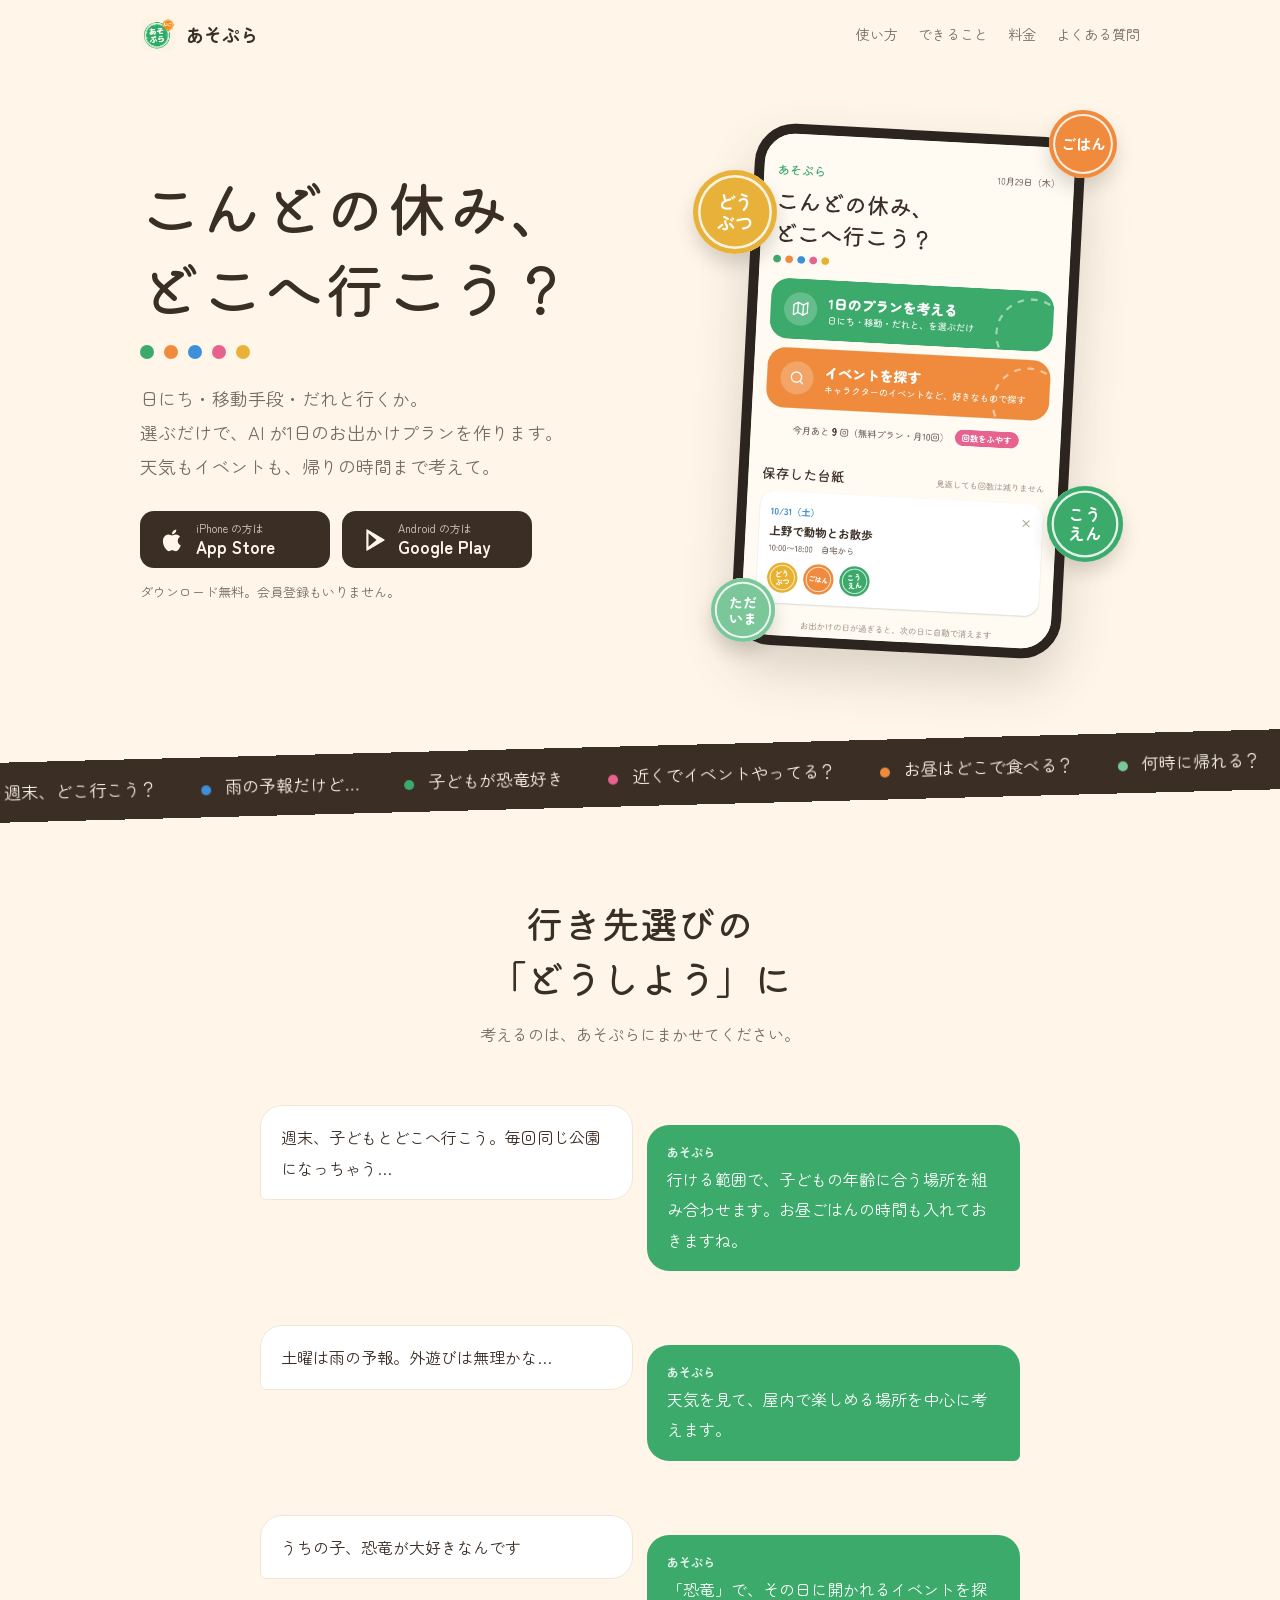
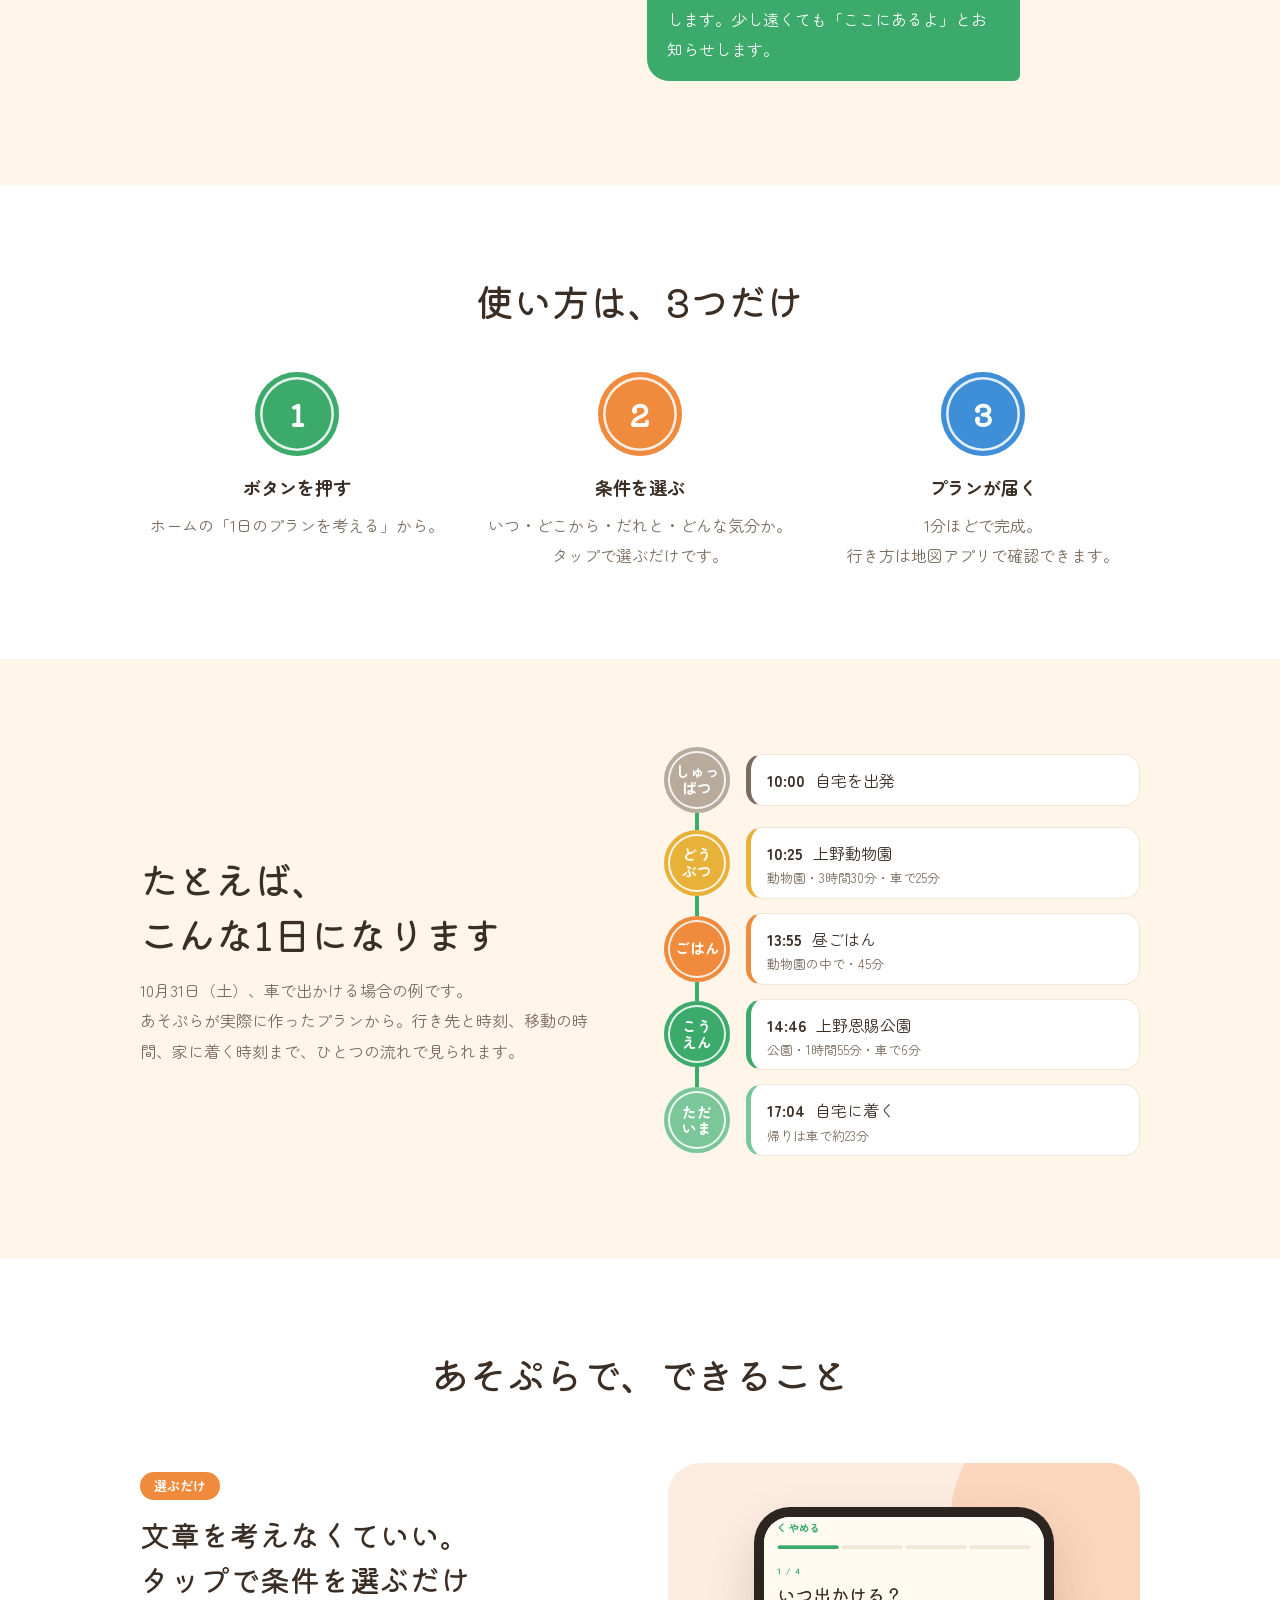
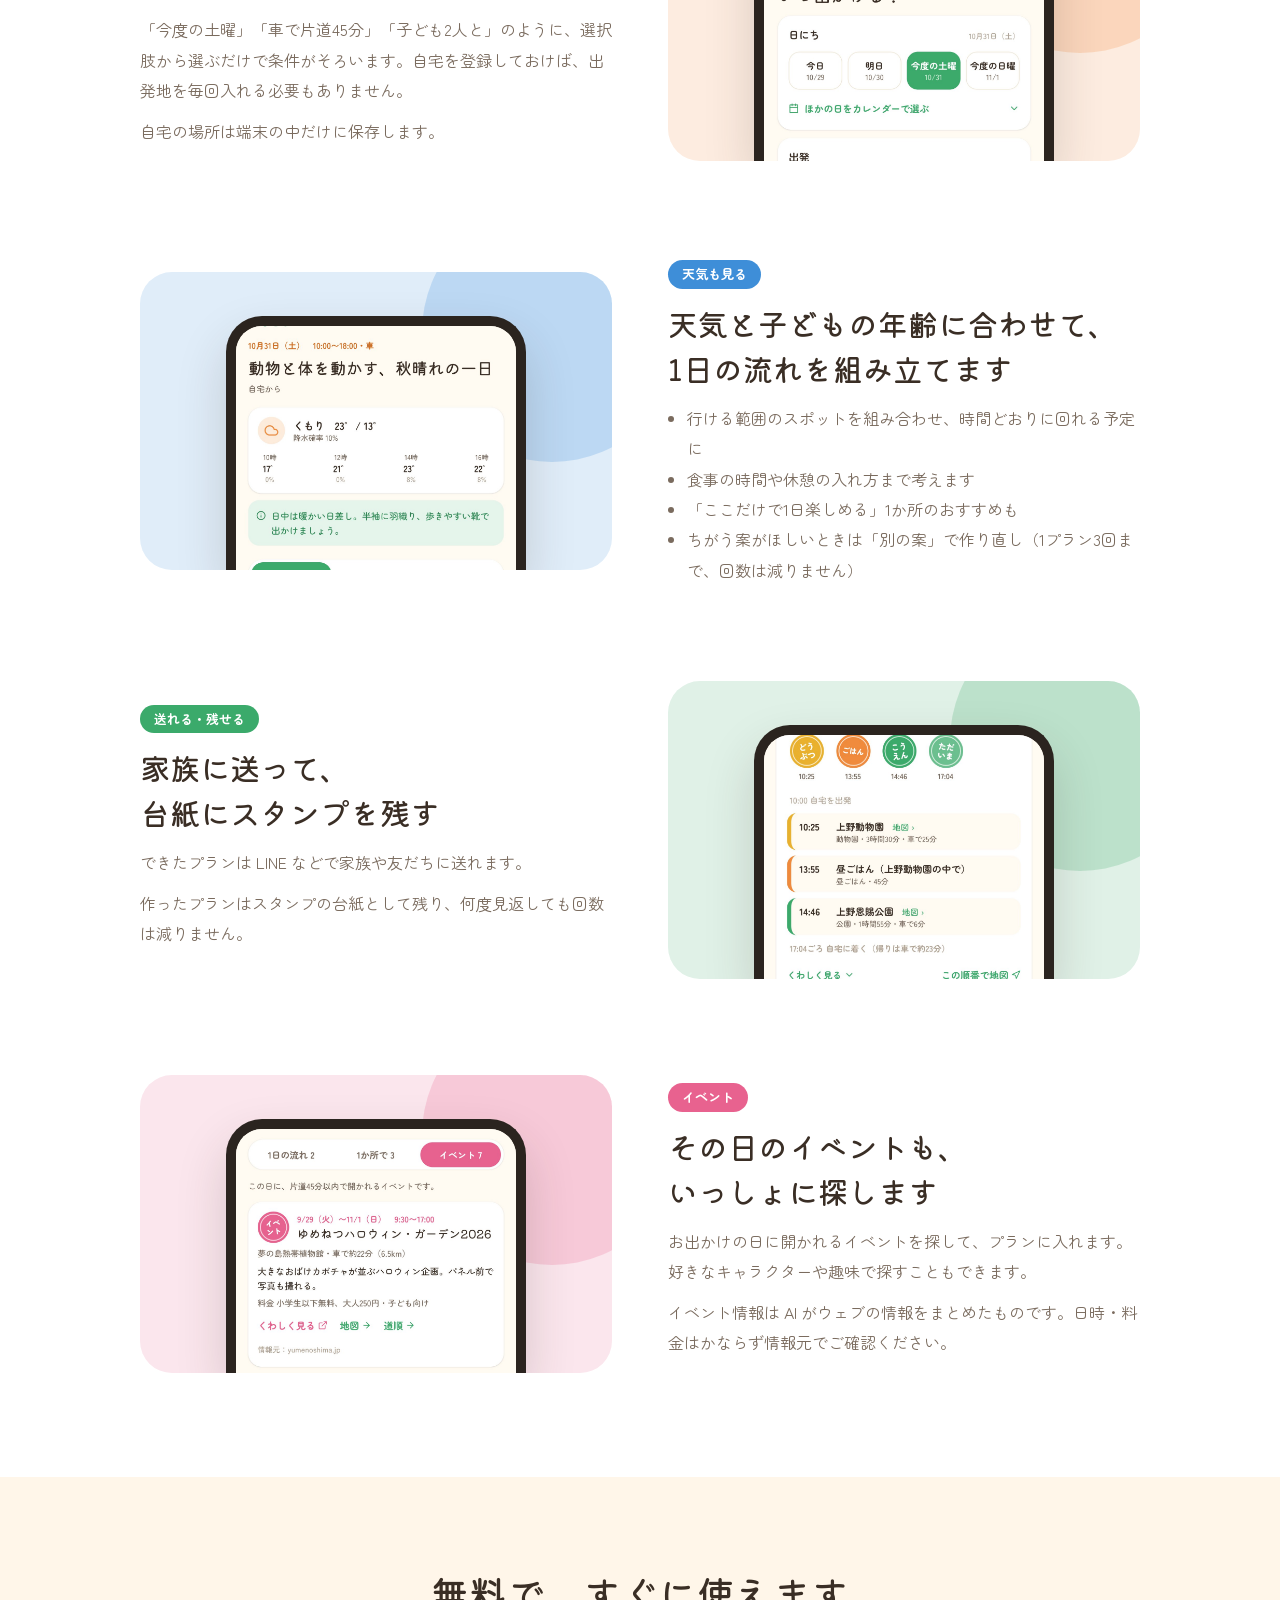
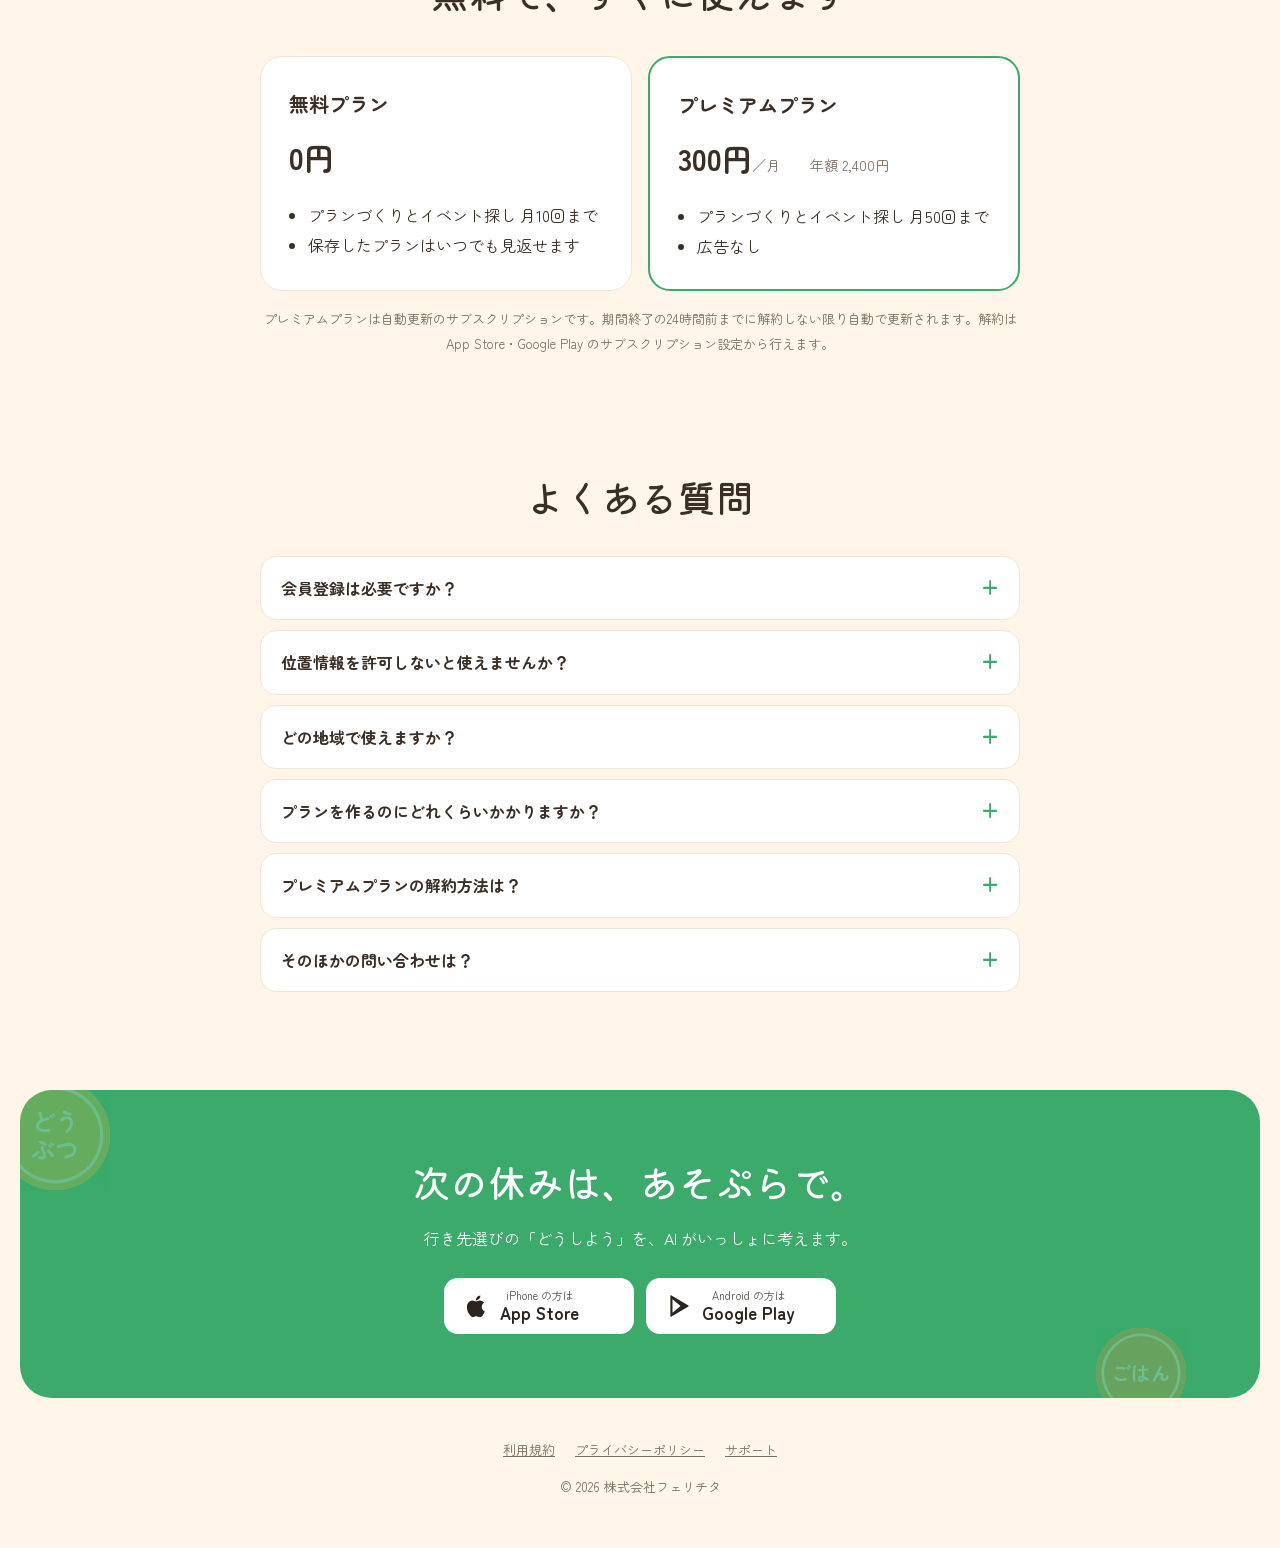
==== commit 12f7d176: "画面写真を高画質にし、機能紹介を「台からのぞくスマホ」に変える。浮く動きを大きくする Co-Authored-By: Claude Opus 5.5 <noreply@anthropic.com>" ====
--- a/index.html
+++ b/index.html
@@ -31,7 +31,7 @@
     <p class="note">ダウンロード無料。会員登録もいりません。</p>
   </div>
   <div class="stage">
-    <div class="phone"><img src="img/home.jpg" alt="あそぷらのホーム画面。「1日のプランを考える」と「イベントを探す」のボタンが並ぶ" width="540" height="875"></div>
+    <div class="phone"><img src="img/home.jpg" alt="あそぷらのホーム画面。「1日のプランを考える」と「イベントを探す」のボタンが並ぶ" width="1080" height="1750"></div>
     <span class="stamp s1">どう<br>ぶつ</span><span class="stamp s2">ごはん</span><span class="stamp s3">こう<br>えん</span><span class="stamp s4">ただ<br>いま</span>
   </div>
 </div>
@@ -86,7 +86,7 @@
     <h2 class="maru center rv">あそぷらで、できること</h2>
 
     <div class="feature rv">
-      <div class="phone"><img src="img/step.jpg" alt="日にちと出発時刻、出かける時間を選ぶ画面" loading="lazy" width="540" height="1100"></div>
+      <div class="shot" style="--c:var(--orange)"><div class="phone"><img src="img/step.jpg" alt="日にちと出発時刻、出かける時間を選ぶ画面" loading="lazy" width="1080" height="940"></div></div>
       <div>
         <span class="tag" style="--c:var(--orange)">選ぶだけ</span>
         <h3 class="maru">文章を考えなくていい。<br>タップで条件を選ぶだけ</h3>
@@ -96,7 +96,7 @@
     </div>
 
     <div class="feature rv">
-      <div class="phone"><img src="img/result.jpg" alt="天気と、その日の1日の流れが表示された結果の画面" loading="lazy" width="540" height="1085"></div>
+      <div class="shot" style="--c:var(--blue)"><div class="phone"><img src="img/result.jpg" alt="天気と、その日の1日の流れが表示された結果の画面" loading="lazy" width="1080" height="940"></div></div>
       <div>
         <span class="tag" style="--c:var(--blue)">天気も見る</span>
         <h3 class="maru">天気と子どもの年齢に合わせて、<br>1日の流れを組み立てます</h3>
@@ -110,7 +110,7 @@
     </div>
 
     <div class="feature rv">
-      <div class="phone"><img src="img/plan.jpg" alt="出発から帰宅までの時刻が並んだプランの画面" loading="lazy" width="540" height="595"></div>
+      <div class="shot" style="--c:var(--green)"><div class="phone"><img src="img/plan.jpg" alt="出発から帰宅までの時刻が並んだプランの画面" loading="lazy" width="1080" height="940"></div></div>
       <div>
         <span class="tag" style="--c:var(--green)">送れる・残せる</span>
         <h3 class="maru">家族に送って、<br>台紙にスタンプを残す</h3>
@@ -120,7 +120,7 @@
     </div>
 
     <div class="feature rv">
-      <div class="phone"><img src="img/events.jpg" alt="その日に開かれるイベントが表示された画面" loading="lazy" width="540" height="460"></div>
+      <div class="shot" style="--c:var(--pink)"><div class="phone"><img src="img/events.jpg" alt="その日に開かれるイベントが表示された画面" loading="lazy" width="1080" height="940"></div></div>
       <div>
         <span class="tag" style="--c:var(--pink)">イベント</span>
         <h3 class="maru">その日のイベントも、<br>いっしょに探します</h3>
--- a/lp.css
+++ b/lp.css
@@ -43,18 +43,25 @@
 .store b{display:block;font-size:17px;line-height:1.3}
 .note{font-size:13px;color:var(--sub);margin-top:12px}
 .stage{position:relative;justify-self:center;padding:30px 50px}
-.stage .phone{transform:rotate(3deg);animation:float 6s ease-in-out infinite}
-.stage .stamp{position:absolute;animation:pop .6s cubic-bezier(.3,1.6,.5,1) both,float 5s ease-in-out infinite}
-.stage .s1{--c:var(--yellow);--s:78px;left:0;top:70px;animation-delay:.7s,0s}
-.stage .s2{--c:var(--orange);--s:64px;right:6px;top:10px;animation-delay:.85s,1.2s}
-.stage .s3{--c:var(--green);--s:72px;right:0;bottom:120px;animation-delay:1s,.6s}
-.stage .s4{--c:var(--mint);--s:60px;left:18px;bottom:40px;animation-delay:1.15s,1.8s}
+.stage .phone{width:min(330px,76vw);transform:rotate(3deg);animation:bob 4s ease-in-out infinite}
+.stage .stamp{position:absolute;z-index:1;box-shadow:inset 0 0 0 calc(var(--s)*.06) var(--c),inset 0 0 0 calc(var(--s)*.09) rgba(255,255,255,.85),0 10px 18px rgba(58,46,37,.18);
+  animation:pop .6s cubic-bezier(.3,1.6,.5,1) both,float 3.2s ease-in-out infinite}
+.stage .s1{--c:var(--yellow);--s:84px;--r:-8deg;left:0;top:70px;animation-delay:.7s,.7s}
+.stage .s2{--c:var(--orange);--s:68px;--r:10deg;right:6px;top:10px;animation-delay:.85s,1.6s}
+.stage .s3{--c:var(--green);--s:76px;--r:-6deg;right:0;bottom:120px;animation-delay:1s,1.1s}
+.stage .s4{--c:var(--mint);--s:64px;--r:9deg;left:18px;bottom:40px;animation-delay:1.15s,2.1s}
 @media (max-width:820px){.hero{grid-template-columns:1fr;text-align:center;padding-top:16px}.dots,.stores{justify-content:center}}
 @media (max-width:480px){.lead{font-size:15px}.stage{padding:24px 34px}.stage .s1{--s:62px}.stage .s3{--s:58px}}
 
 /* スマホの枠 */
-.phone{width:min(290px,72vw);aspect-ratio:9/18.5;background:#FFFBF3;border:10px solid #2B241F;border-radius:40px;overflow:hidden;box-shadow:0 24px 50px rgba(58,46,37,.18)}
-.phone img{width:100%}
+.phone{width:min(290px,72vw);background:#FFFBF3;border:10px solid #2B241F;border-radius:40px;overflow:hidden;box-shadow:0 24px 50px rgba(58,46,37,.18)}
+.phone img{width:100%;height:auto}
+
+/* 機能紹介：色の台から、スマホの上半分がのぞく */
+.shot{background:color-mix(in srgb,var(--c) 16%,#fff);border-radius:32px;padding:44px 32px 0;overflow:hidden;display:flex;justify-content:center;align-items:flex-end;position:relative}
+.shot::before{content:"";position:absolute;width:260px;height:260px;border-radius:50%;background:color-mix(in srgb,var(--c) 22%,transparent);right:-70px;top:-70px}
+.shot .phone{position:relative;border-bottom:0;border-radius:36px 36px 0 0;width:min(300px,68vw);transform:translateY(80px);transition:transform 1s cubic-bezier(.2,.8,.2,1) .15s}
+.rv.in .shot .phone{transform:none}
 
 /* 悩みが横に流れる帯 */
 .ticker{background:var(--fg);color:var(--bg);overflow:hidden;padding:14px 0;transform:rotate(-1.5deg);margin:8px -20px 0}
@@ -99,15 +106,12 @@
 
 /* できること（画面と説明を交互に） */
 .feature{display:grid;grid-template-columns:1fr 1fr;gap:56px;align-items:center;padding:48px 0}
-.feature:nth-child(even) .phone{order:2}
-.feature .phone{justify-self:center}
-.feature:nth-child(odd) .phone{transform:rotate(-2deg)}
-.feature:nth-child(even) .phone{transform:rotate(2deg)}
+.feature:nth-child(even) .shot{order:2}
 .tag{display:inline-block;color:#fff;background:var(--c);border-radius:999px;padding:2px 14px;font-size:13px;font-weight:700}
 .feature h3{font-size:clamp(22px,3.2vw,30px);line-height:1.5;margin:12px 0}
 .feature p{color:var(--sub);margin:0 0 10px}
 .feature ul{padding-left:1.2em;margin:0;color:var(--sub)}
-@media (max-width:760px){.feature{grid-template-columns:1fr;gap:28px}.feature:nth-child(even) .phone{order:0}}
+@media (max-width:760px){.feature{grid-template-columns:1fr;gap:28px}.feature:nth-child(even) .shot{order:0}}
 
 /* 料金 */
 .plans{display:grid;grid-template-columns:1fr 1fr;gap:16px;max-width:760px;margin:36px auto 0}
@@ -145,17 +149,18 @@
 /* スクロールで出てくる */
 .rv{opacity:0;transform:translateY(28px);transition:opacity .8s cubic-bezier(.2,.7,.2,1),transform .8s cubic-bezier(.2,.7,.2,1)}
 .rv.in{opacity:1;transform:none}
-.feature.rv:nth-child(odd).in .phone{transform:rotate(-2deg)}
 
 @keyframes up{to{opacity:1;transform:none}}
 @keyframes hop{0%,70%,100%{transform:none}35%{transform:translateY(-7px)}}
-@keyframes float{0%,100%{translate:0 0}50%{translate:0 -10px}}
+/* 浮く動き：上下に大きめに揺れながら、少し傾く（傾きは --r で変える） */
+@keyframes float{0%,100%{translate:0 0;rotate:0deg}50%{translate:0 -20px;rotate:var(--r,6deg)}}
+@keyframes bob{0%,100%{translate:0 0}50%{translate:0 -14px}}
 @keyframes pop{from{scale:0}to{scale:1}}
 @keyframes slide{to{transform:translateX(-50%)}}
 
 /* 動きを減らす設定の人には動かさない */
 @media (prefers-reduced-motion:reduce){
   *,*::before,*::after{animation:none!important;transition:none!important}
-  .hero h1 span,.lead,.hero .stores,.hero .note,.rv,.timeline li{opacity:1;transform:none}
+  .hero h1 span,.lead,.hero .stores,.hero .note,.rv,.timeline li,.shot .phone{opacity:1;transform:none}
   .timeline .bar{height:calc(100% - 40px)}
 }
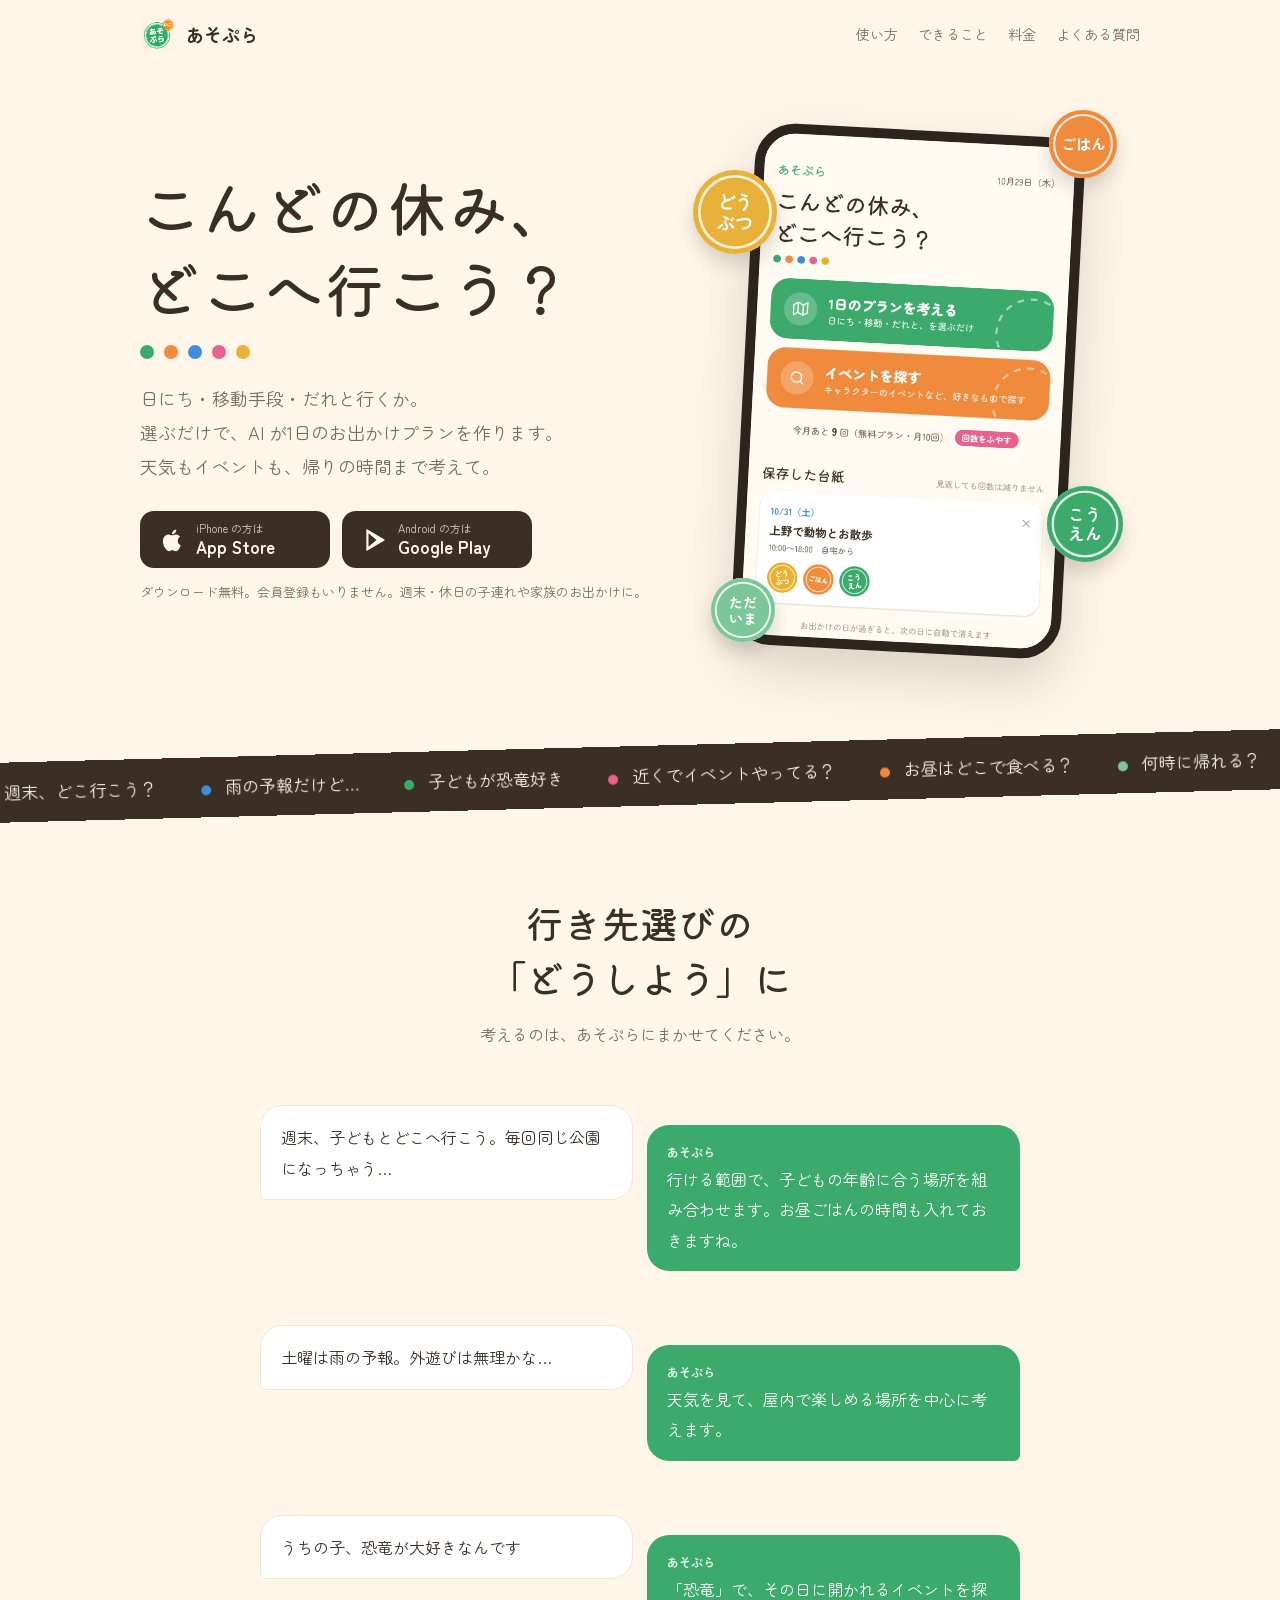
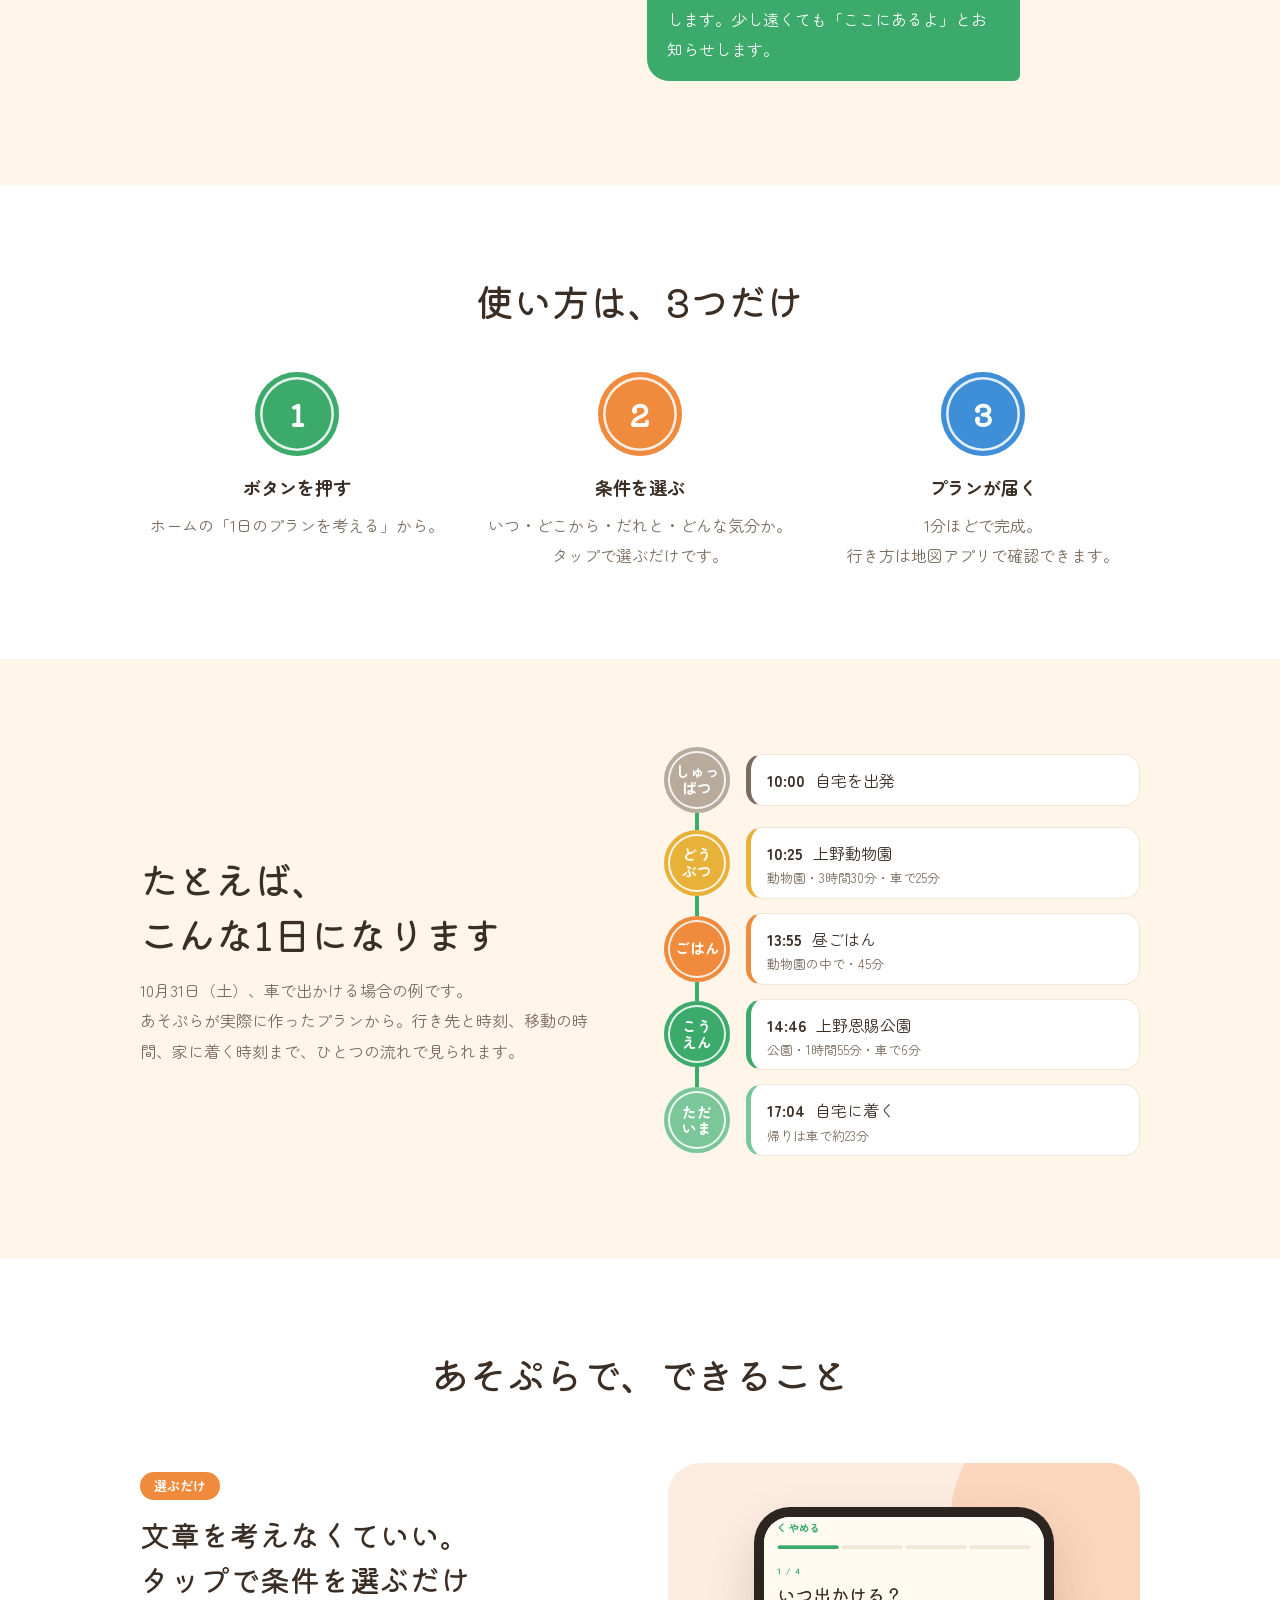
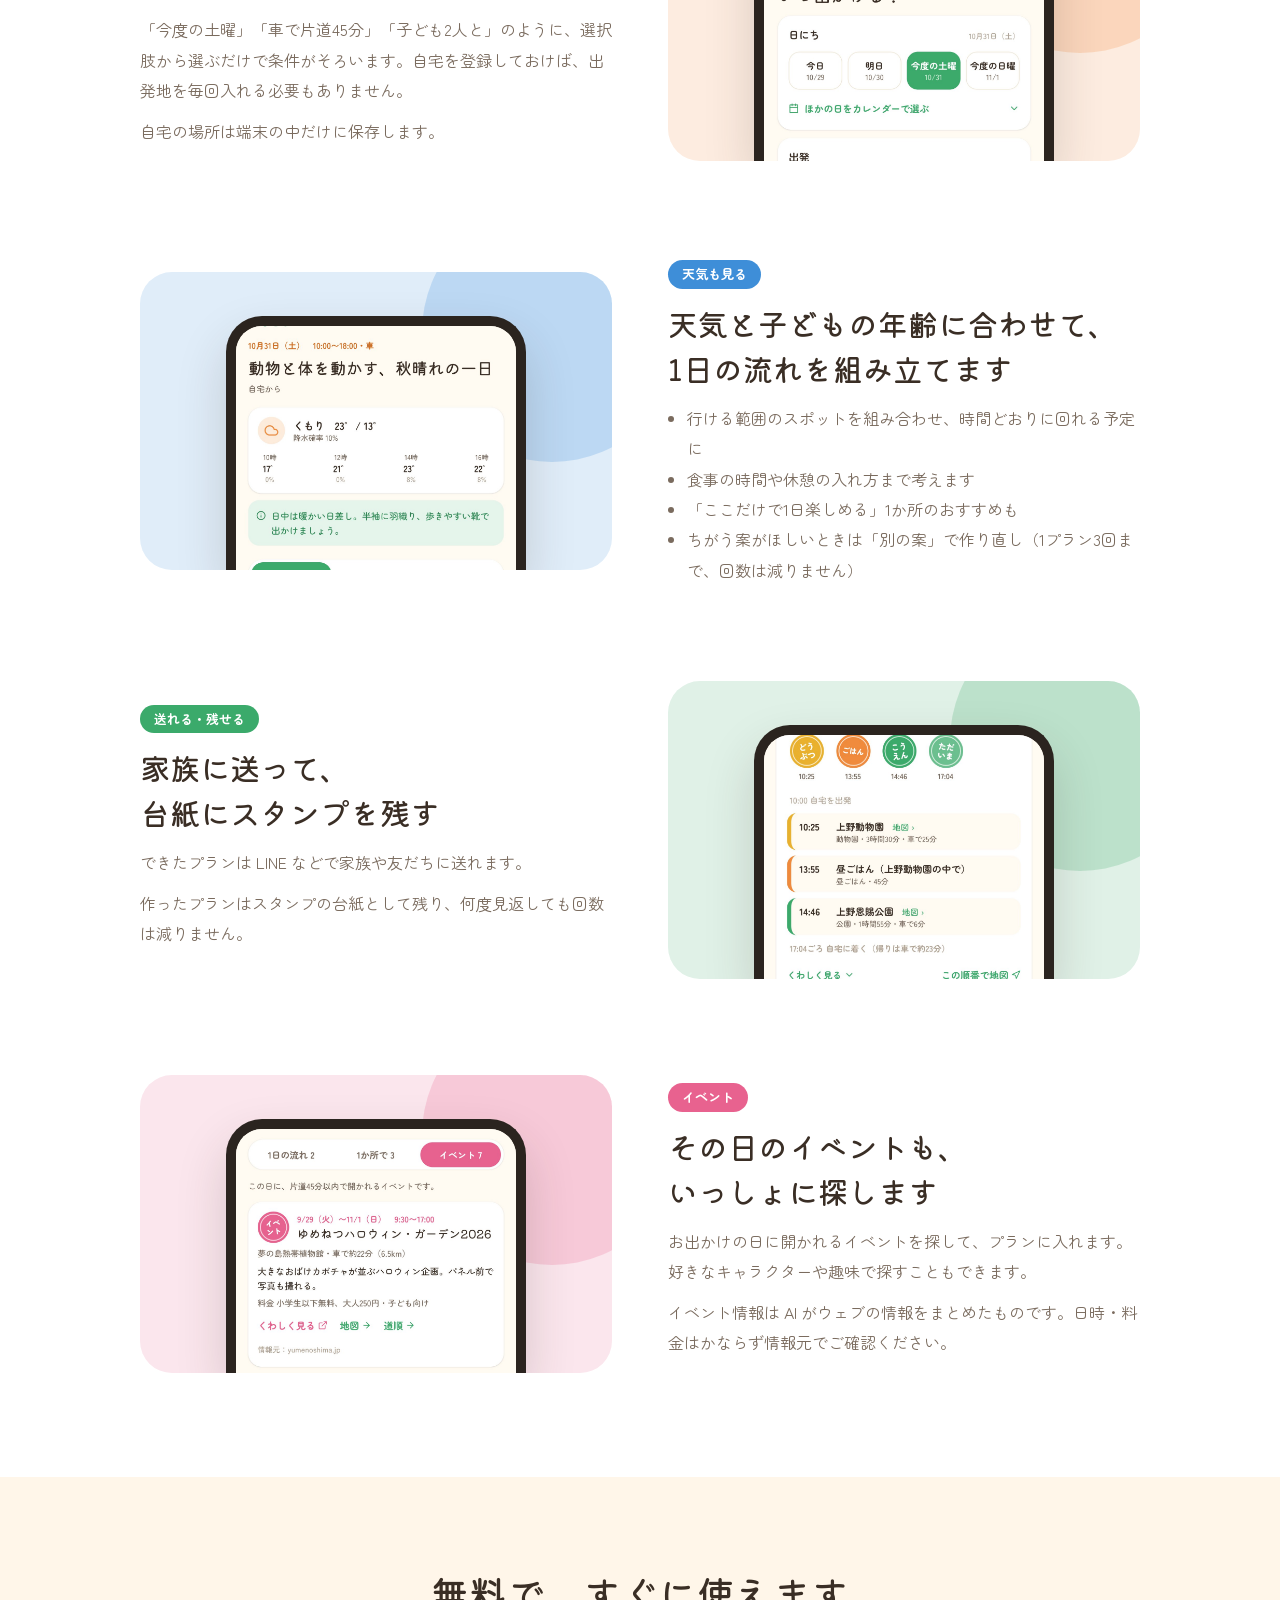
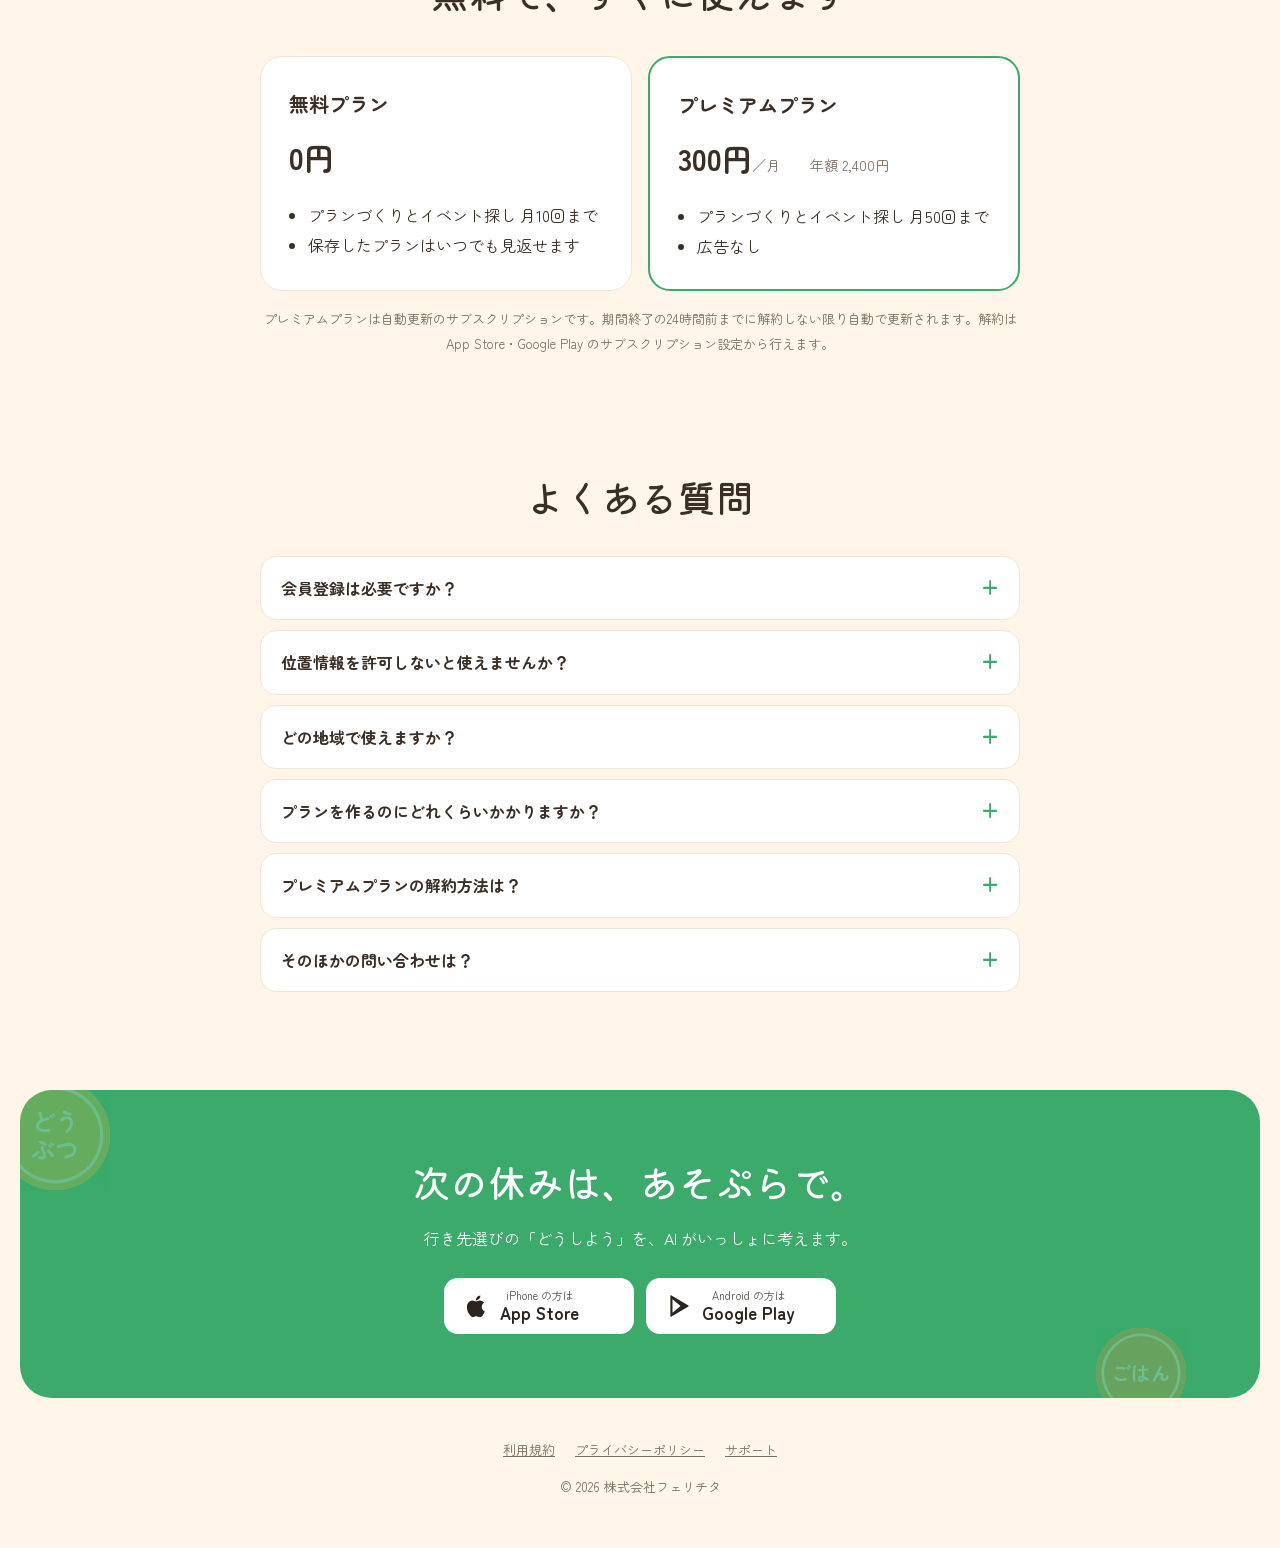
==== commit 20b43e0f: "検索エンジン向けにアプリ情報・よくある質問・サイトの地図を追加し、各ページに説明文を付ける Co-Authored-By: Claude Opus 5.5 <noreply@anthropic.com" ====
--- a/index.html
+++ b/index.html
@@ -1,7 +1,11 @@
 <!doctype html><html lang="ja"><head><meta charset="utf-8"><meta name="viewport" content="width=device-width,initial-scale=1">
-<title>あそぷら｜休日のお出かけプランをAIが作るアプリ</title>
-<meta name="description" content="日にち・移動手段・だれと行くかを選ぶだけ。天気やその日のイベントも見て、AIが食事の時間まで入った1日のお出かけプランを作ります。iPhone・Android 対応、無料で使えます。">
+<title>あそぷら｜週末・休日のお出かけプランをAIが作るアプリ（子連れ・家族向け）</title>
+<meta name="description" content="週末どこ行く？に答えるお出かけアプリ。日にち・移動手段・だれと行くかを選ぶだけで、天気やその日のイベントも見て、AIが昼ごはんや帰りの時間まで入った1日のプランを作ります。子連れ・家族のお出かけに。iPhone・Android 対応、無料。">
+<link rel="canonical" href="https://shuto20.github.io/asopura-legal/">
+<meta name="theme-color" content="#3BAA6B">
 <meta property="og:type" content="website">
+<meta property="og:site_name" content="あそぷら">
+<meta property="og:locale" content="ja_JP">
 <meta property="og:title" content="あそぷら｜休日のお出かけプランをAIが作るアプリ">
 <meta property="og:description" content="日にち・移動手段・だれと行くかを選ぶだけ。天気やイベントも見て、AIが1日のお出かけプランを作ります。">
 <meta property="og:url" content="https://shuto20.github.io/asopura-legal/">
@@ -12,10 +16,62 @@
 <link rel="preconnect" href="https://fonts.googleapis.com"><link rel="preconnect" href="https://fonts.gstatic.com" crossorigin>
 <link href="https://fonts.googleapis.com/css2?family=Kiwi+Maru:wght@500&family=Zen+Maru+Gothic:wght@400;700&display=swap" rel="stylesheet">
 <link rel="stylesheet" href="lp.css">
+<!-- 検索エンジン向けのサイト名・アプリ情報・よくある質問 -->
+<script type="application/ld+json">
+{
+  "@context": "https://schema.org",
+  "@graph": [
+    {
+      "@type": "WebSite",
+      "@id": "https://shuto20.github.io/asopura-legal/#website",
+      "url": "https://shuto20.github.io/asopura-legal/",
+      "name": "あそぷら",
+      "inLanguage": "ja"
+    },
+    {
+      "@type": "Organization",
+      "@id": "https://shuto20.github.io/asopura-legal/#org",
+      "name": "株式会社フェリチタ",
+      "logo": "https://shuto20.github.io/asopura-legal/img/icon.png"
+    },
+    {
+      "@type": "MobileApplication",
+      "name": "あそぷら",
+      "alternateName": "asopura",
+      "description": "日にち・移動手段・だれと行くかを選ぶだけで、天気やその日のイベントも見て、AIが1日のお出かけプランを作るアプリ。",
+      "url": "https://shuto20.github.io/asopura-legal/",
+      "image": "https://shuto20.github.io/asopura-legal/img/ogp.jpg",
+      "operatingSystem": "iOS, Android",
+      "applicationCategory": "TravelApplication",
+      "inLanguage": "ja",
+      "publisher": { "@id": "https://shuto20.github.io/asopura-legal/#org" },
+      "installUrl": [
+        "https://apps.apple.com/jp/app/id6826902448",
+        "https://play.google.com/store/apps/details?id=jp.felicita.asopura"
+      ],
+      "offers": [
+        { "@type": "Offer", "name": "無料プラン", "price": "0", "priceCurrency": "JPY" },
+        { "@type": "Offer", "name": "プレミアムプラン（月額）", "price": "300", "priceCurrency": "JPY" },
+        { "@type": "Offer", "name": "プレミアムプラン（年額）", "price": "2400", "priceCurrency": "JPY" }
+      ]
+    },
+    {
+      "@type": "FAQPage",
+      "mainEntity": [
+        { "@type": "Question", "name": "会員登録は必要ですか？", "acceptedAnswer": { "@type": "Answer", "text": "いりません。アプリを入れてすぐに使えます。" } },
+        { "@type": "Question", "name": "位置情報を許可しないと使えませんか？", "acceptedAnswer": { "@type": "Answer", "text": "許可しなくても使えます。その場合は、出発地に駅名（例：大宮駅）などを入力してください。" } },
+        { "@type": "Question", "name": "どの地域で使えますか？", "acceptedAnswer": { "@type": "Answer", "text": "日本国内でお使いいただけます。スポット情報は Google マップのデータを使っています。" } },
+        { "@type": "Question", "name": "プランを作るのにどれくらいかかりますか？", "acceptedAnswer": { "@type": "Answer", "text": "条件を選んでから、1分ほどでプランが表示されます。" } },
+        { "@type": "Question", "name": "プレミアムプランの解約方法は？", "acceptedAnswer": { "@type": "Answer", "text": "iPhone は「設定」→ ご自分の名前 →「サブスクリプション」、Android は Google Play の「お支払いと定期購入」→「定期購入」から解約できます。" } }
+      ]
+    }
+  ]
+}
+</script>
 </head><body>
 
 <header class="top">
-  <a class="brand" href="./"><img src="img/icon.png" alt="">あそぷら</a>
+  <a class="brand" href="./"><img src="img/icon.png" alt="あそぷらのアイコン" width="256" height="256">あそぷら</a>
   <nav><a href="#how">使い方</a><a href="#features">できること</a><a href="#price">料金</a><a href="#faq">よくある質問</a></nav>
 </header>
 
@@ -28,10 +84,10 @@
       <a class="store" href="https://apps.apple.com/jp/app/id6826902448"><svg viewBox="0 0 24 24" aria-hidden="true"><path d="M16.4 12.6c0-2.4 2-3.6 2.1-3.7-1.2-1.7-3-1.9-3.6-2-1.5-.2-3 .9-3.8.9s-2-.9-3.3-.9C6.1 7 4.5 8 3.6 9.5c-1.8 3.1-.5 7.7 1.3 10.2.9 1.200 1.9 2.6 3.2 2.6 1.3-.1 1.8-.8 3.3-.8s2 .8 3.3.8c1.4 0 2.3-1.3 3.1-2.5 1-1.4 1.4-2.8 1.4-2.9 0 0-2.8-1.1-2.8-4.3zM14 5.3c.7-.8 1.2-2 1-3.1-1 0-2.2.7-2.9 1.500-.6.7-1.2 1.9-1 3 1.1.1 2.2-.6 2.9-1.4z"/></svg><span><small>iPhone の方は</small><b>App Store</b></span></a>
       <a class="store" href="https://play.google.com/store/apps/details?id=jp.felicita.asopura"><svg viewBox="0 0 24 24" aria-hidden="true"><path d="M4 2.5v19c0 .4.4.6.7.4l16-9.5c.3-.2.3-.6 0-.8l-16-9.5C4.4 1.9 4 2.1 4 2.5zm2 3.3L13.4 12 6 18.2V5.8z"/></svg><span><small>Android の方は</small><b>Google Play</b></span></a>
     </div>
-    <p class="note">ダウンロード無料。会員登録もいりません。</p>
+    <p class="note">ダウンロード無料。会員登録もいりません。週末・休日の子連れや家族のお出かけに。</p>
   </div>
   <div class="stage">
-    <div class="phone"><img src="img/home.jpg" alt="あそぷらのホーム画面。「1日のプランを考える」と「イベントを探す」のボタンが並ぶ" width="1080" height="1750"></div>
+    <div class="phone"><img src="img/home.jpg" alt="あそぷらのホーム画面。「1日のプランを考える」と「イベントを探す」のボタンが並ぶ" width="1080" height="1750" fetchpriority="high"></div>
     <span class="stamp s1">どう<br>ぶつ</span><span class="stamp s2">ごはん</span><span class="stamp s3">こう<br>えん</span><span class="stamp s4">ただ<br>いま</span>
   </div>
 </div>
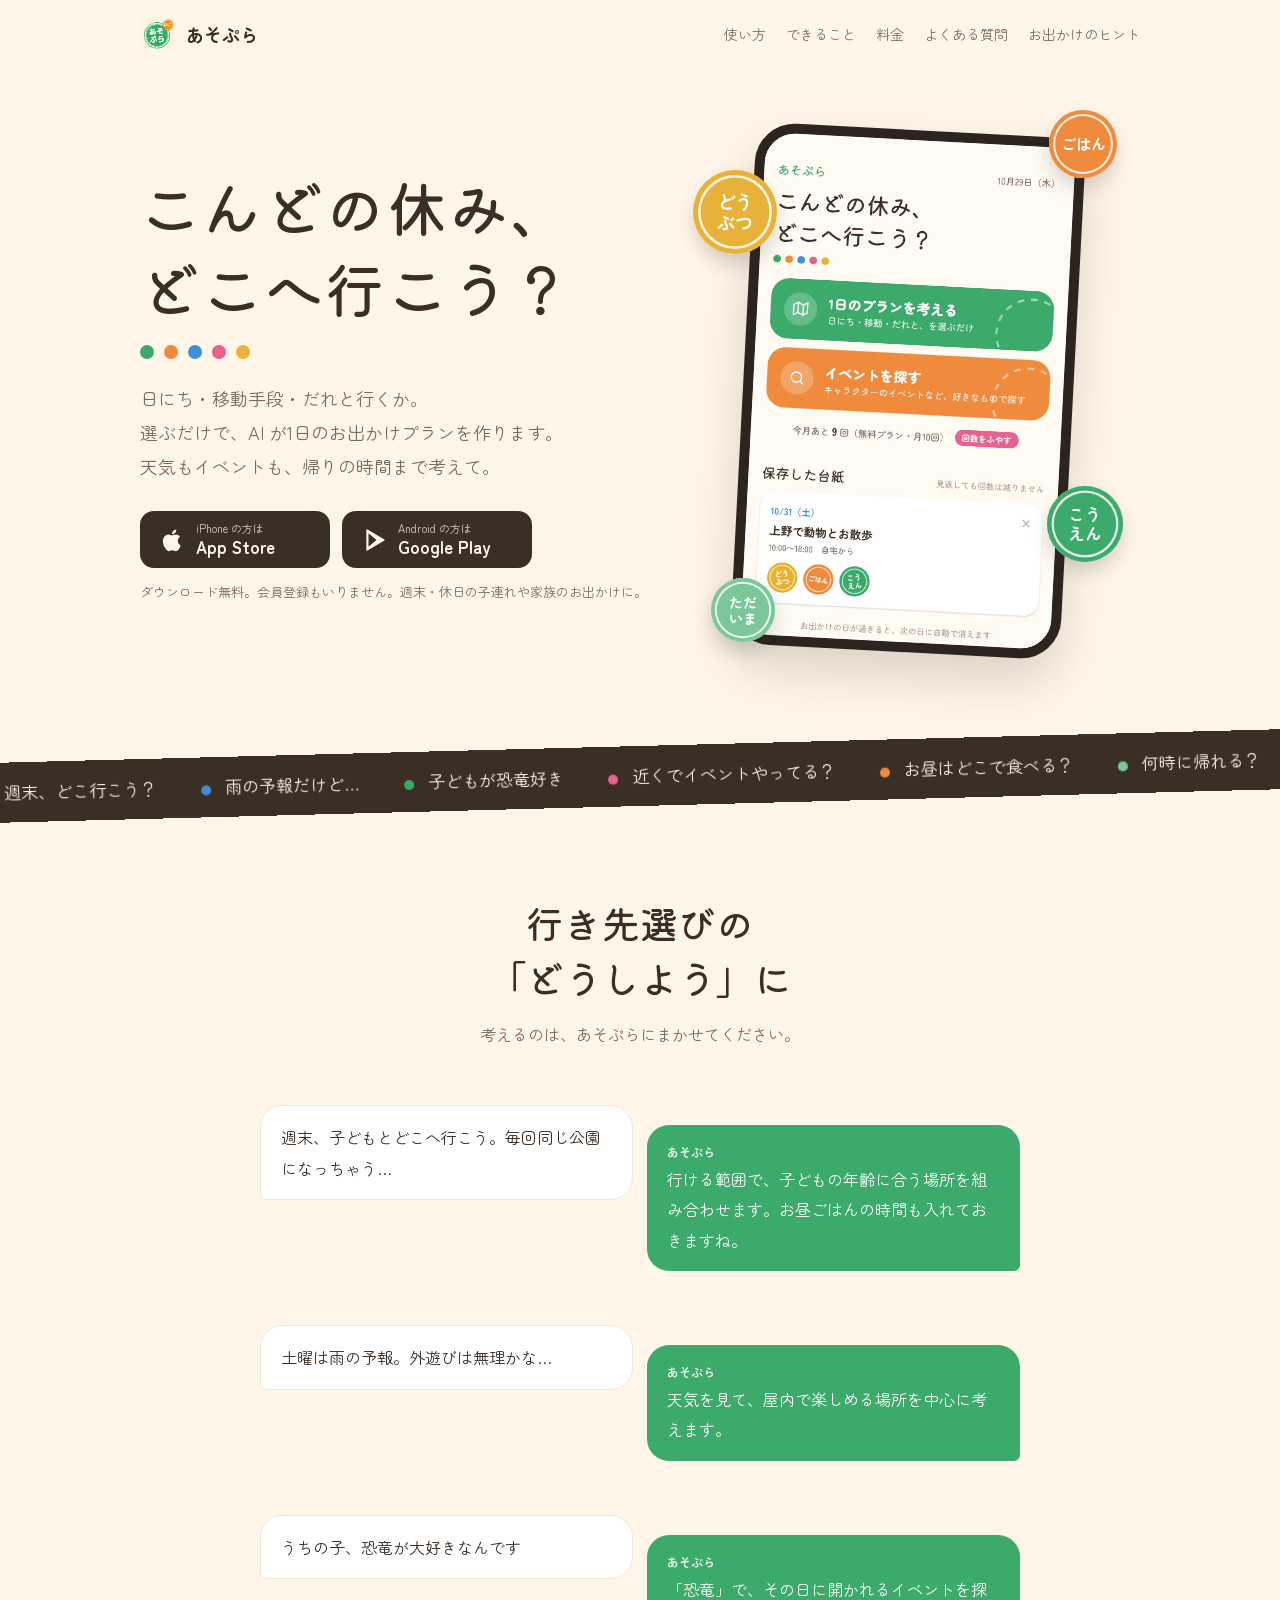
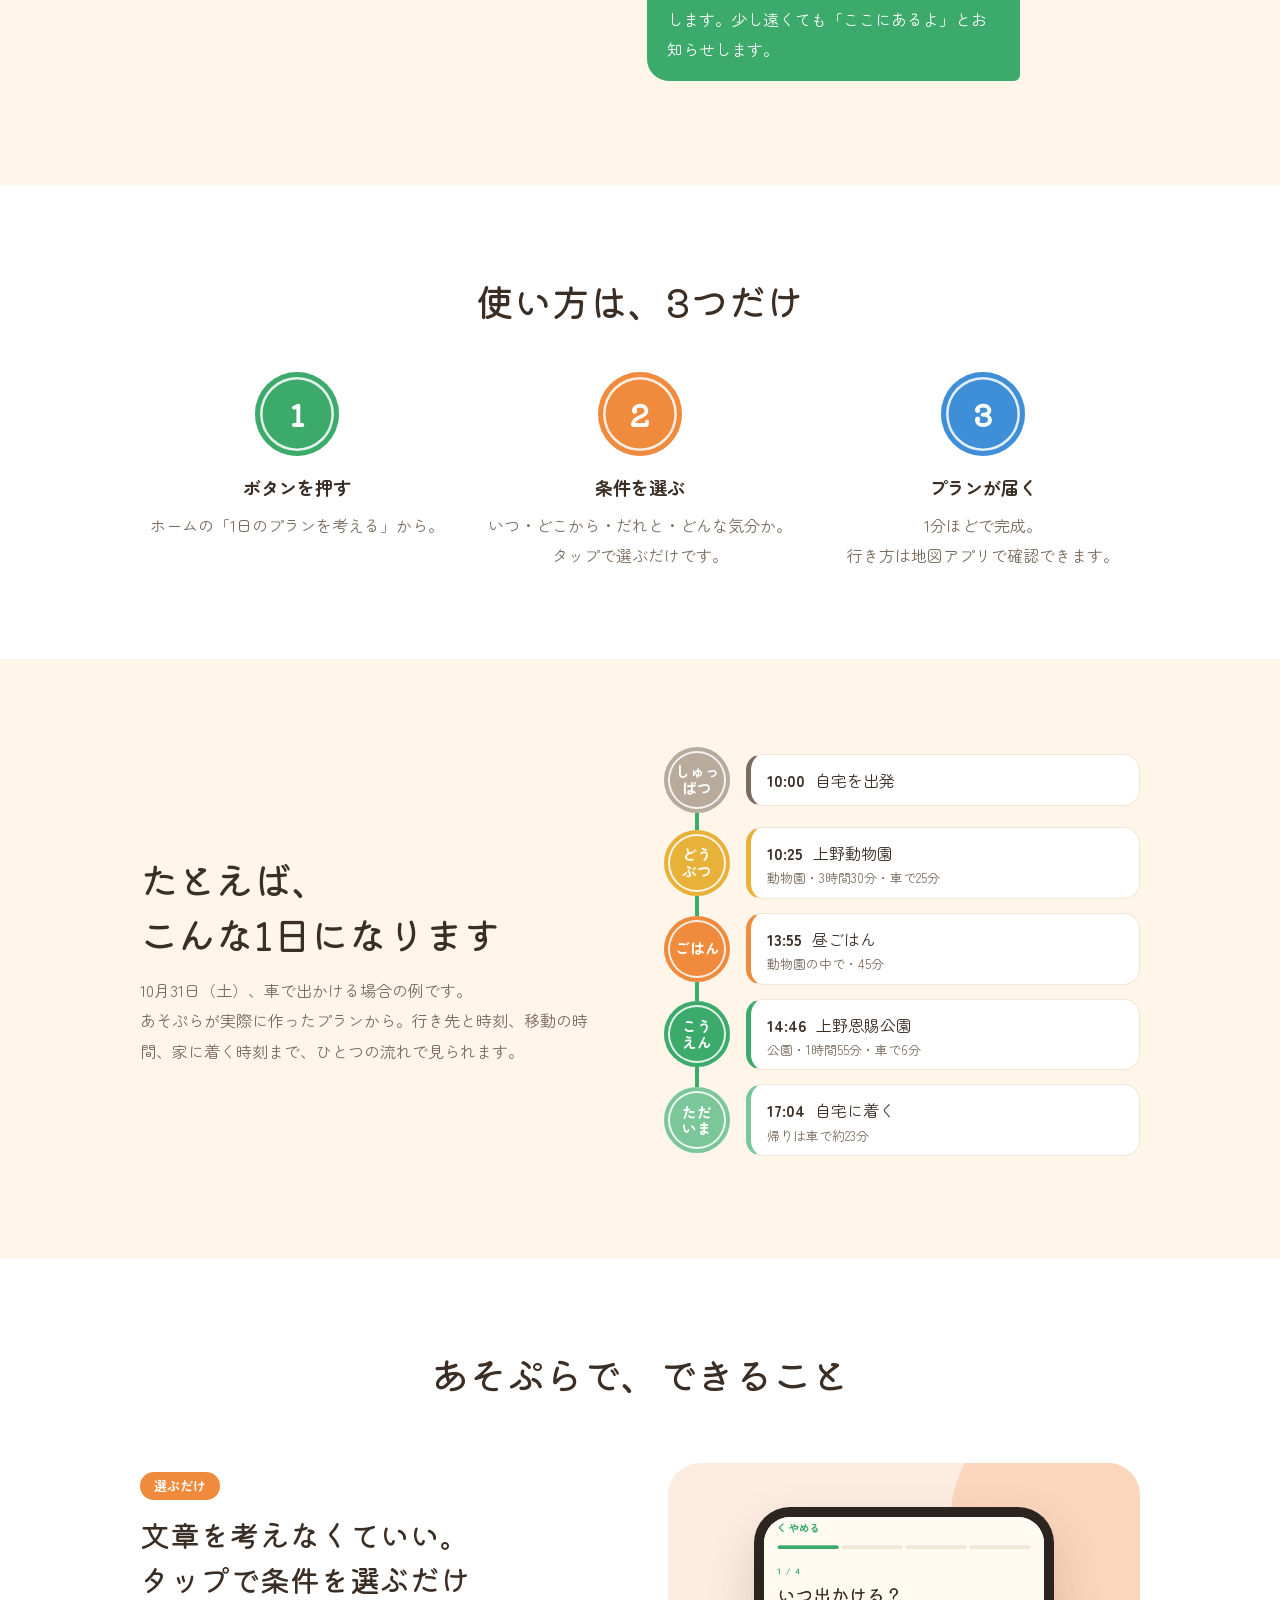
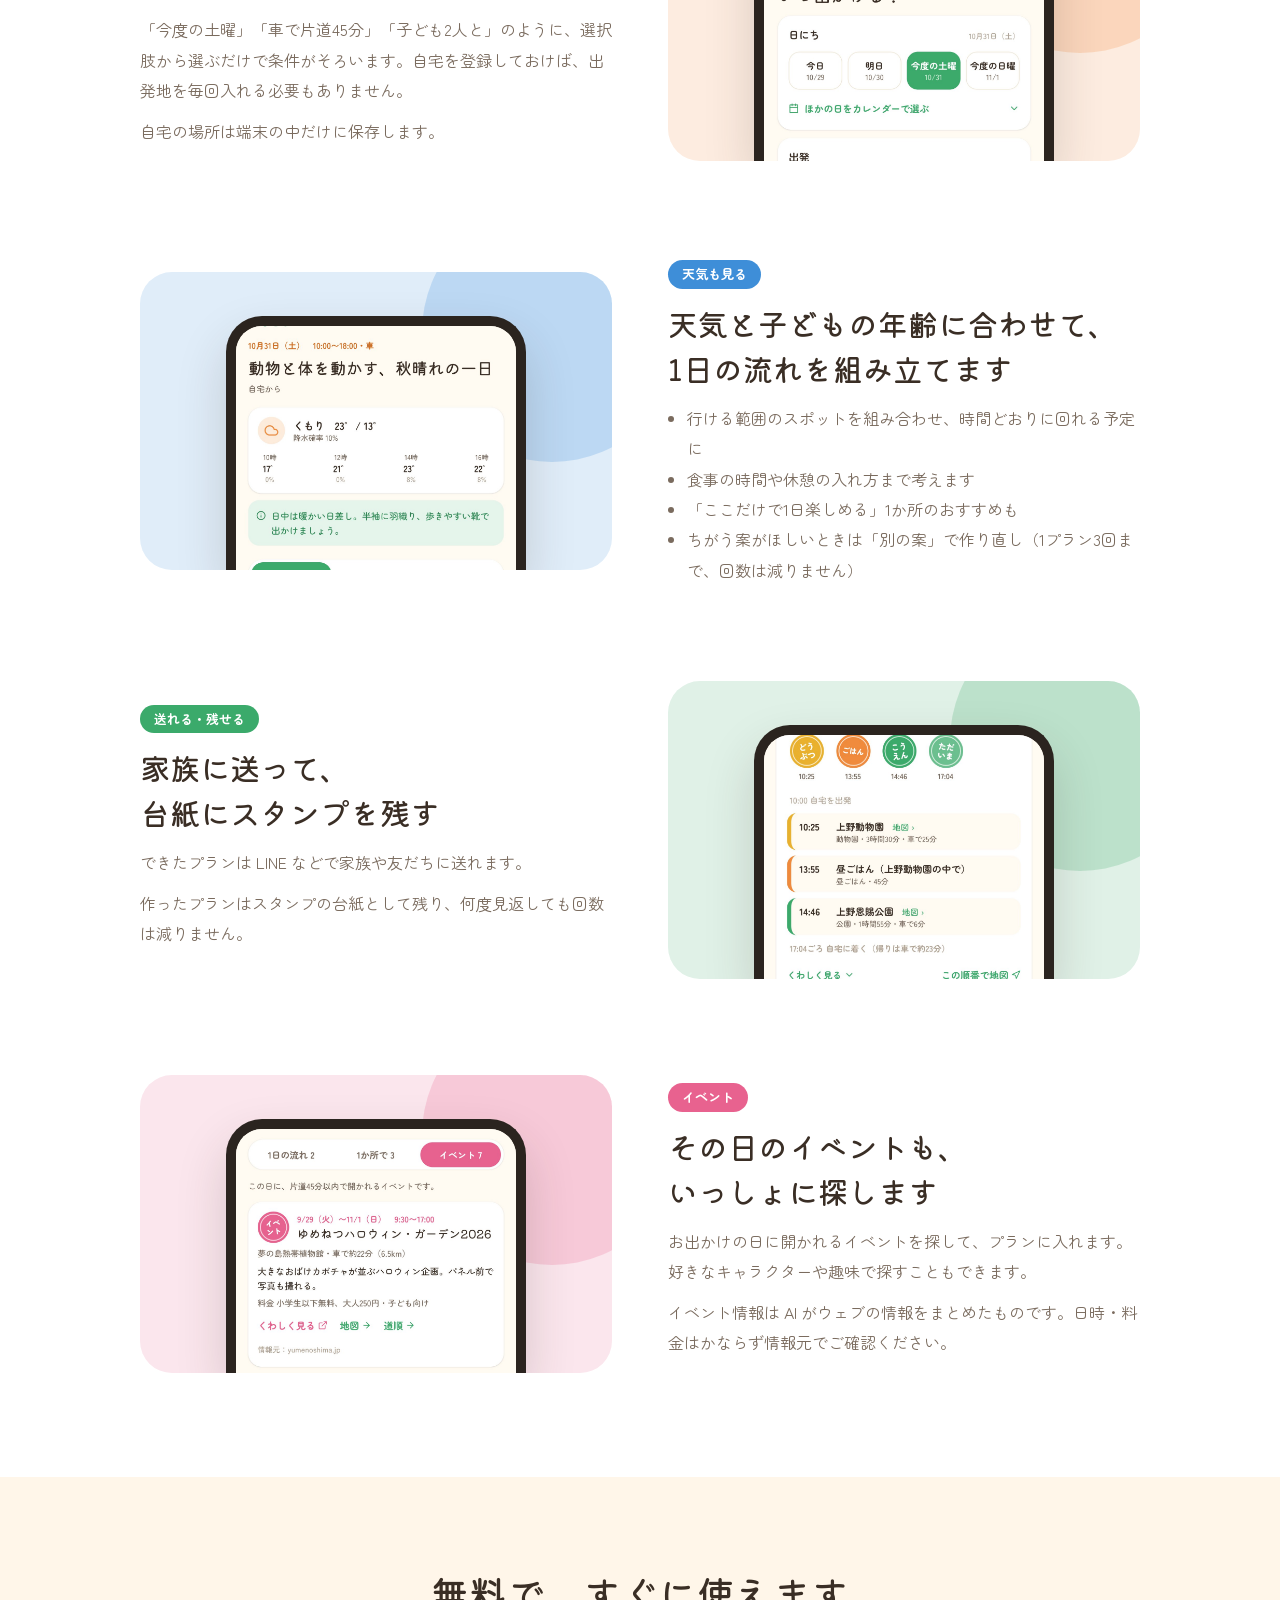
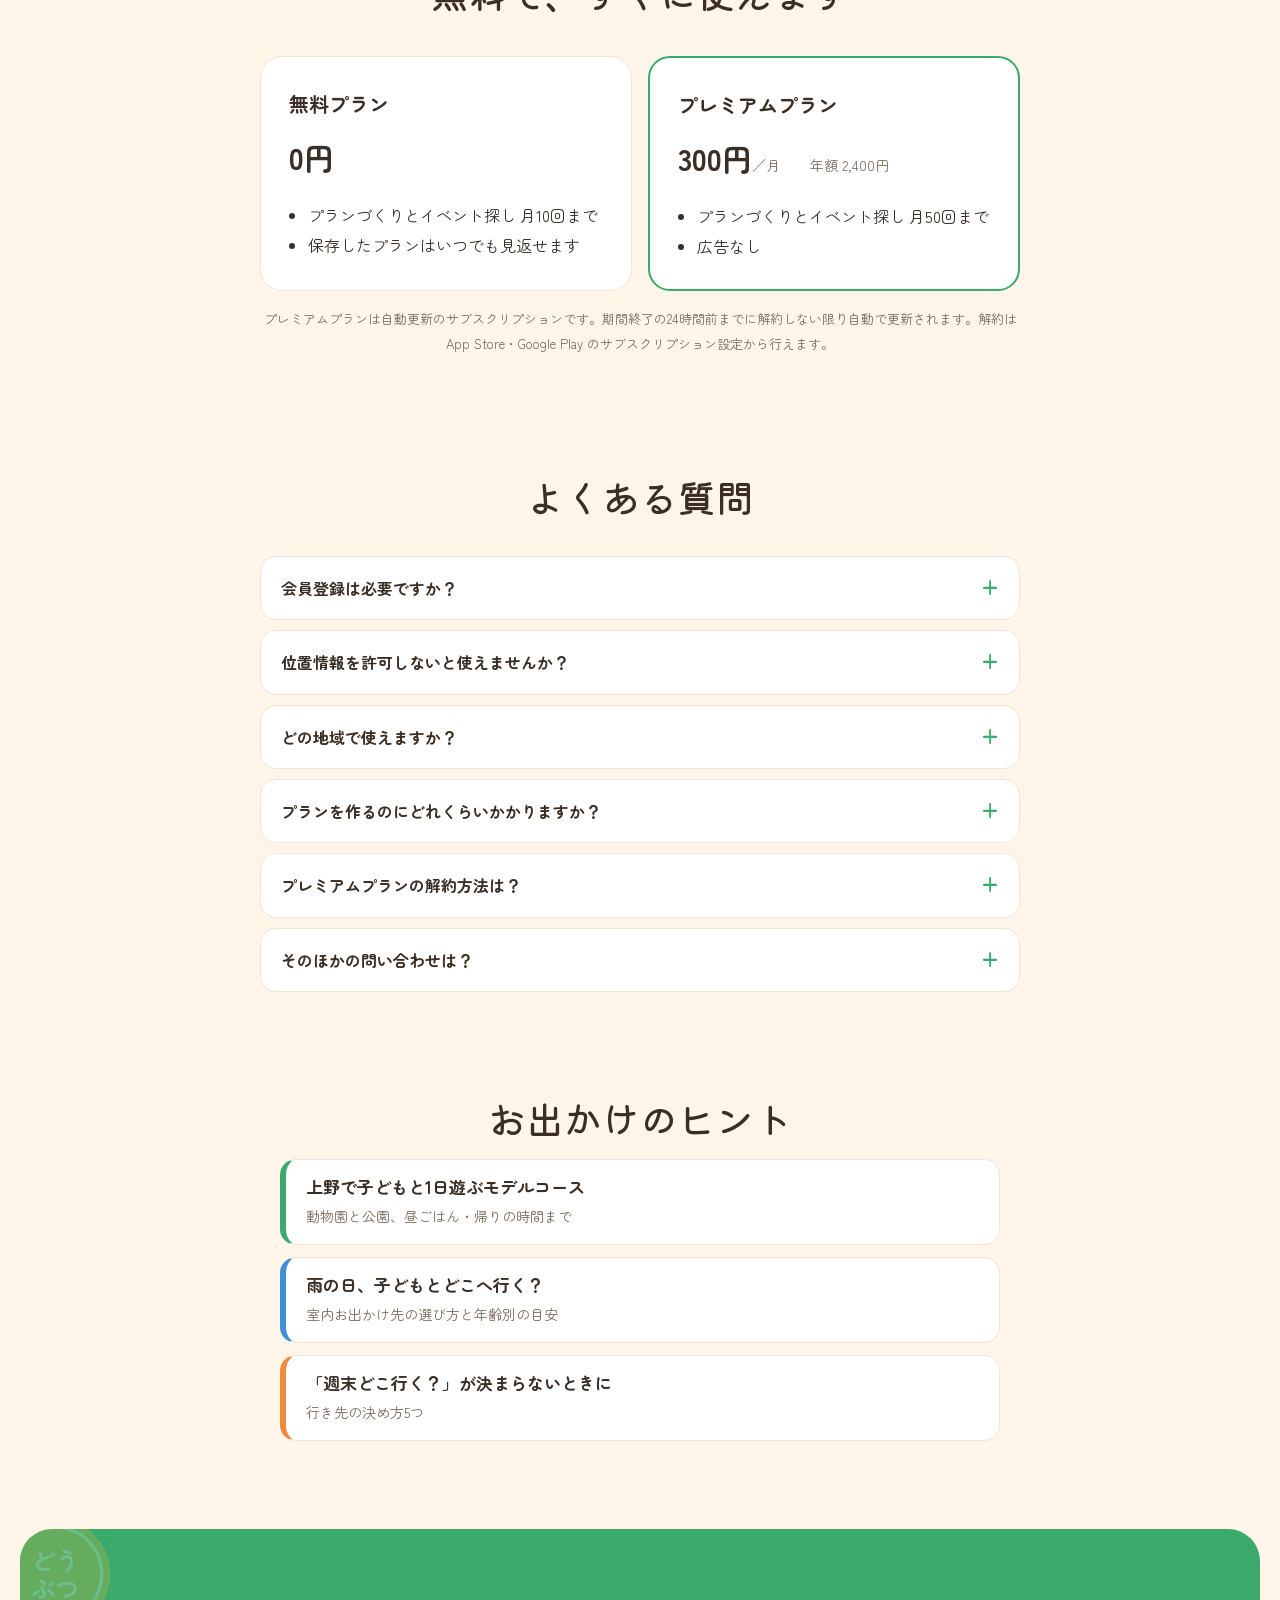
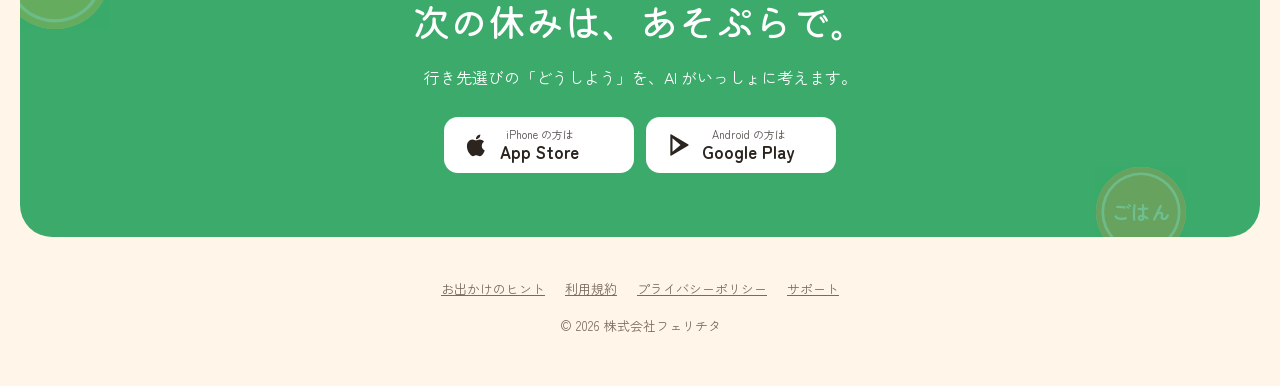
==== commit cb1fb6df: "読み物ページ「お出かけのヒント」を追加（上野モデルコース・雨の日・行き先の決め方）し、トップからつなぐ Co-Authored-By: Claude Opus 5.5 <noreply@anthrop" ====
--- a/index.html
+++ b/index.html
@@ -72,7 +72,7 @@
 
 <header class="top">
   <a class="brand" href="./"><img src="img/icon.png" alt="あそぷらのアイコン" width="256" height="256">あそぷら</a>
-  <nav><a href="#how">使い方</a><a href="#features">できること</a><a href="#price">料金</a><a href="#faq">よくある質問</a></nav>
+  <nav><a href="#how">使い方</a><a href="#features">できること</a><a href="#price">料金</a><a href="#faq">よくある質問</a><a href="column/">お出かけのヒント</a></nav>
 </header>
 
 <div class="hero">
@@ -220,6 +220,17 @@
   </div>
 </section>
 
+<section style="padding-top:0">
+  <div class="wrap" style="max-width:760px">
+    <h2 class="maru center rv">お出かけのヒント</h2>
+    <div class="col-list rv">
+      <a href="column/ueno-kodure.html"><b>上野で子どもと1日遊ぶモデルコース</b><small>動物園と公園、昼ごはん・帰りの時間まで</small></a>
+      <a href="column/ame-no-hi.html"><b>雨の日、子どもとどこへ行く？</b><small>室内お出かけ先の選び方と年齢別の目安</small></a>
+      <a href="column/kimekata.html"><b>「週末どこ行く？」が決まらないときに</b><small>行き先の決め方5つ</small></a>
+    </div>
+  </div>
+</section>
+
 <div class="cta rv">
   <span class="stamp" style="--c:var(--yellow);--s:110px;left:-20px;top:-10px">どう<br>ぶつ</span>
   <span class="stamp" style="--c:var(--orange);--s:90px;right:6%;bottom:-20px;animation-delay:1.5s">ごはん</span>
@@ -232,7 +243,7 @@
 </div>
 
 <footer>
-  <nav><a href="terms.html">利用規約</a><a href="privacy.html">プライバシーポリシー</a><a href="support.html">サポート</a></nav>
+  <nav><a href="column/">お出かけのヒント</a><a href="terms.html">利用規約</a><a href="privacy.html">プライバシーポリシー</a><a href="support.html">サポート</a></nav>
   © 2026 株式会社フェリチタ
 </footer>
 
--- a/lp.css
+++ b/lp.css
@@ -142,6 +142,15 @@
 .cta .stores{justify-content:center}
 .cta .stamp{position:absolute;opacity:.25;animation:float 6s ease-in-out infinite}
 
+/* 読み物への入口 */
+.col-list{display:grid;gap:12px}
+.col-list a{display:block;background:var(--card);border:1px solid var(--line);border-left:6px solid var(--green);border-radius:16px;padding:14px 20px;color:var(--fg);text-decoration:none;transition:transform .2s,box-shadow .2s}
+.col-list a:nth-child(2){border-left-color:var(--blue)}
+.col-list a:nth-child(3){border-left-color:var(--orange)}
+.col-list a:hover{transform:translateY(-3px);box-shadow:0 10px 20px rgba(58,46,37,.1)}
+.col-list b{display:block;font-size:17px;line-height:1.5}
+.col-list small{color:var(--sub);font-size:14px}
+
 footer{text-align:center;color:var(--sub);font-size:13px;padding:40px 20px 48px}
 footer nav{display:flex;justify-content:center;flex-wrap:wrap;gap:8px 20px;margin-bottom:12px}
 footer a{color:var(--sub)}
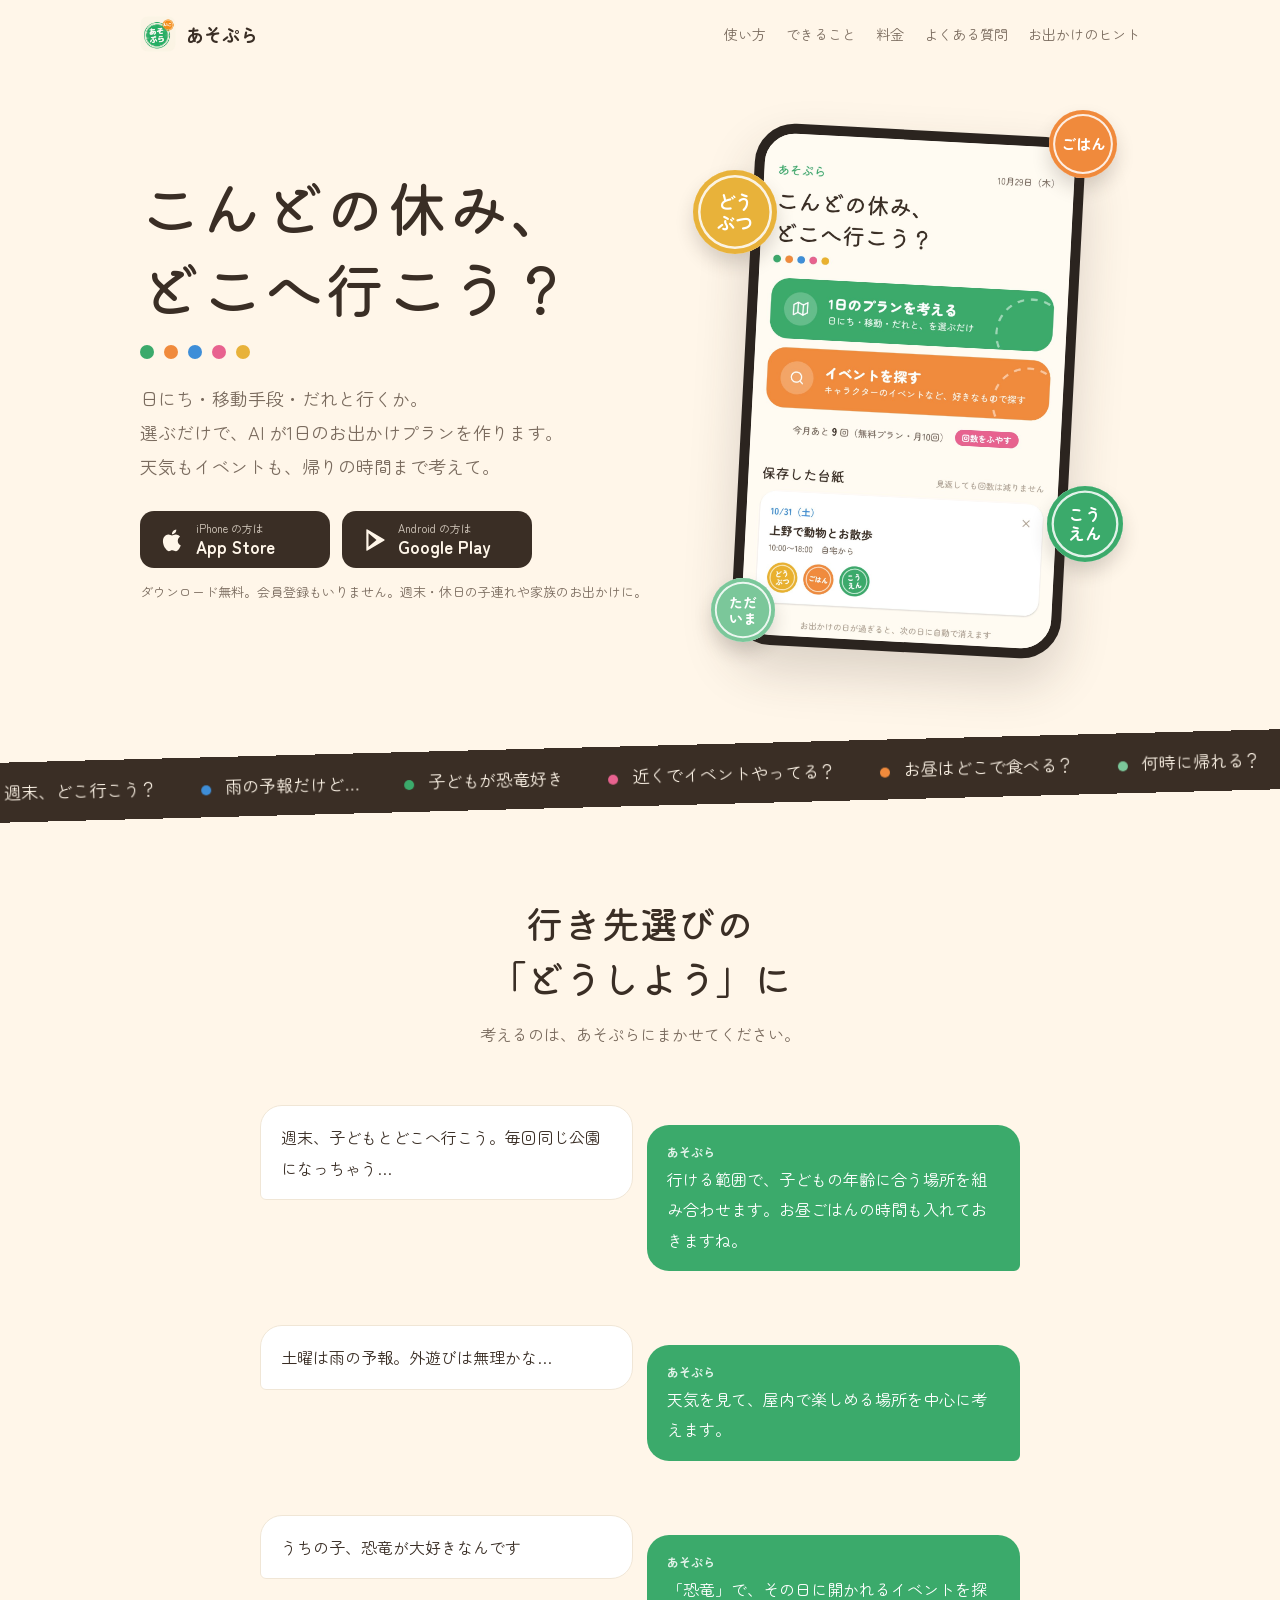
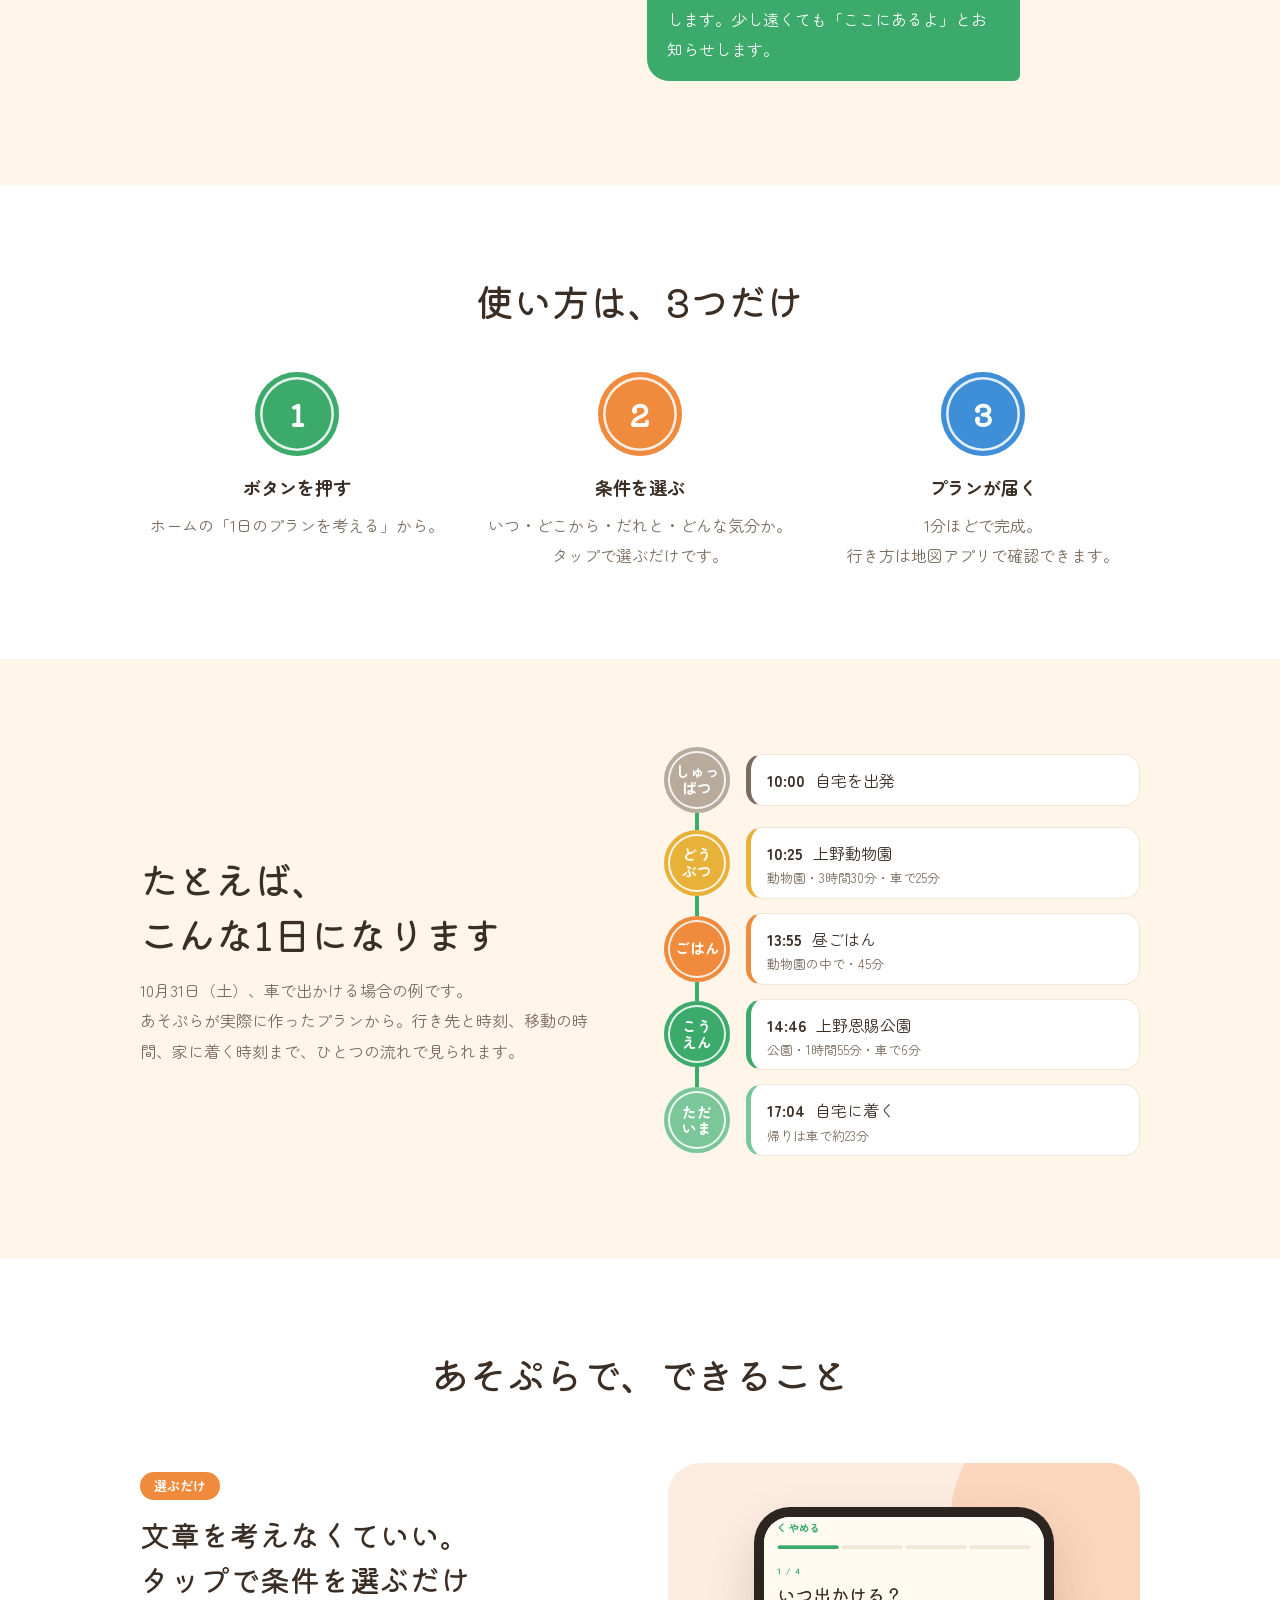
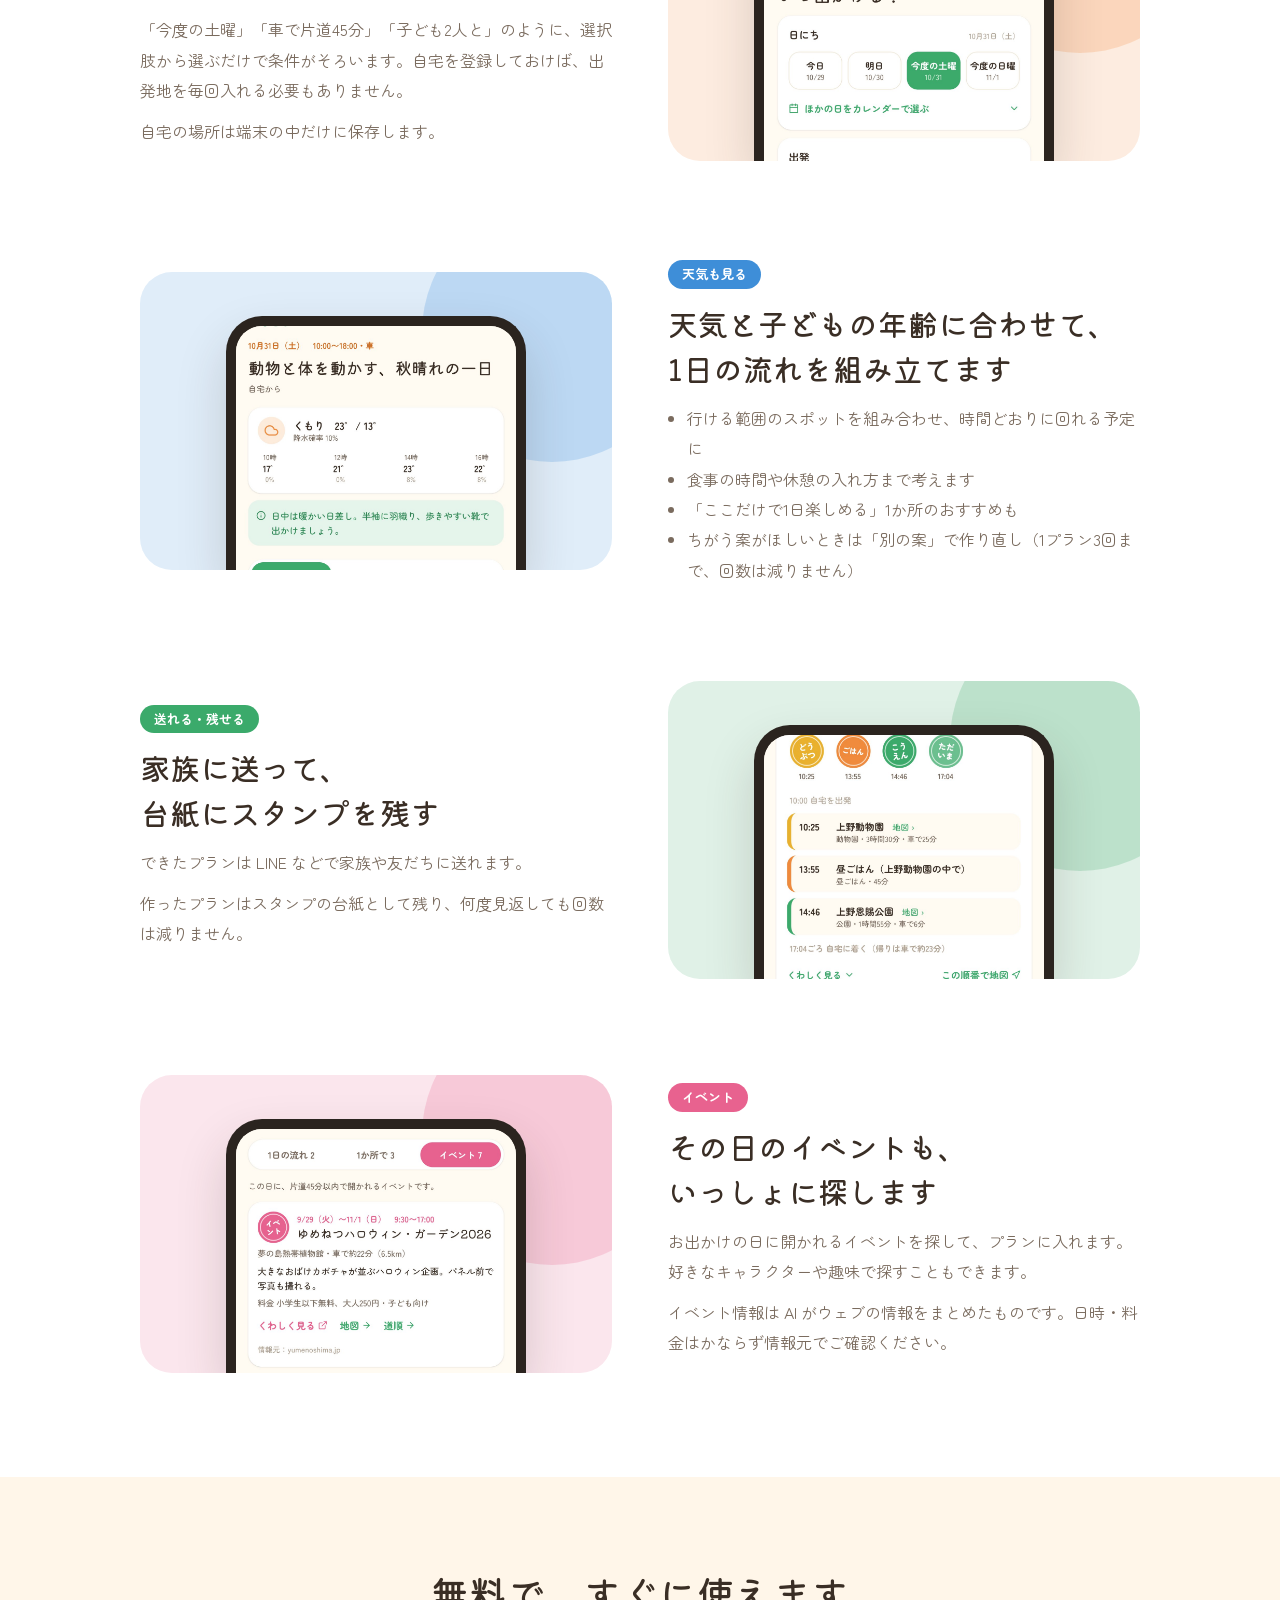
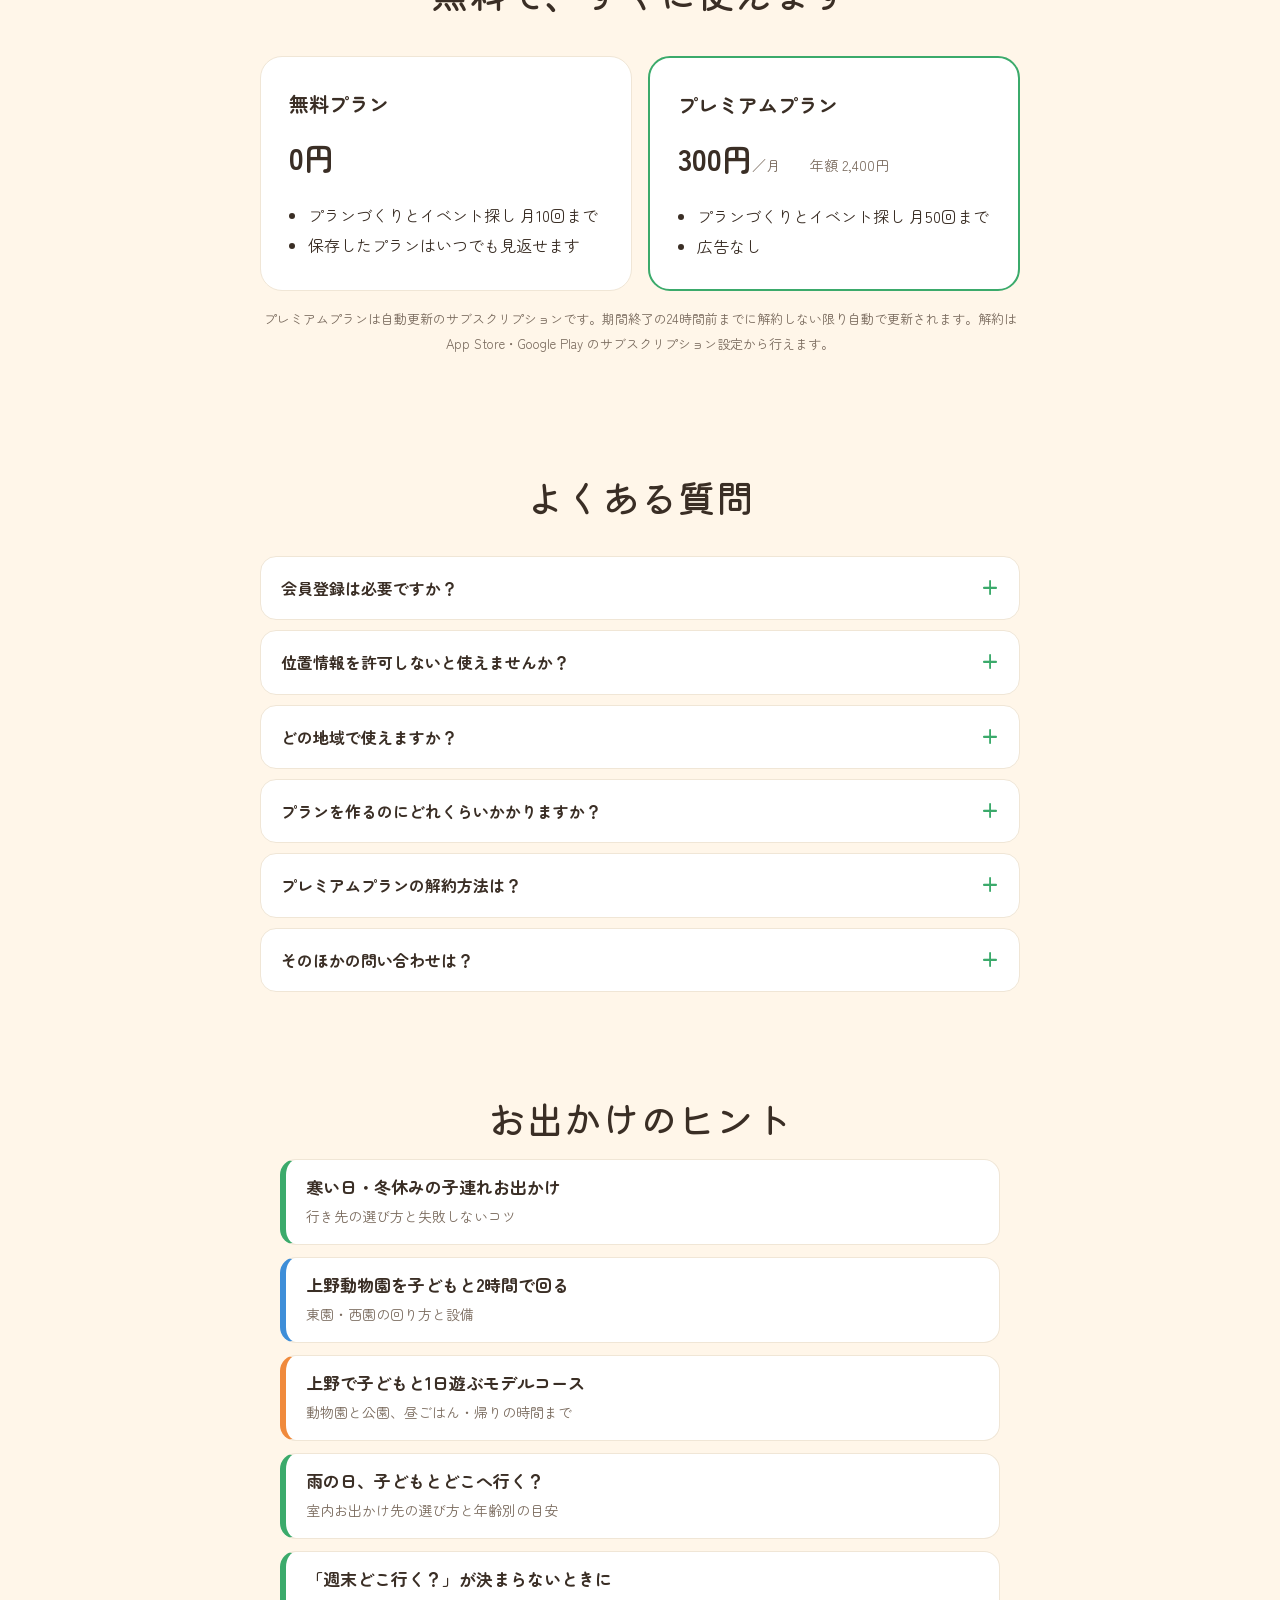
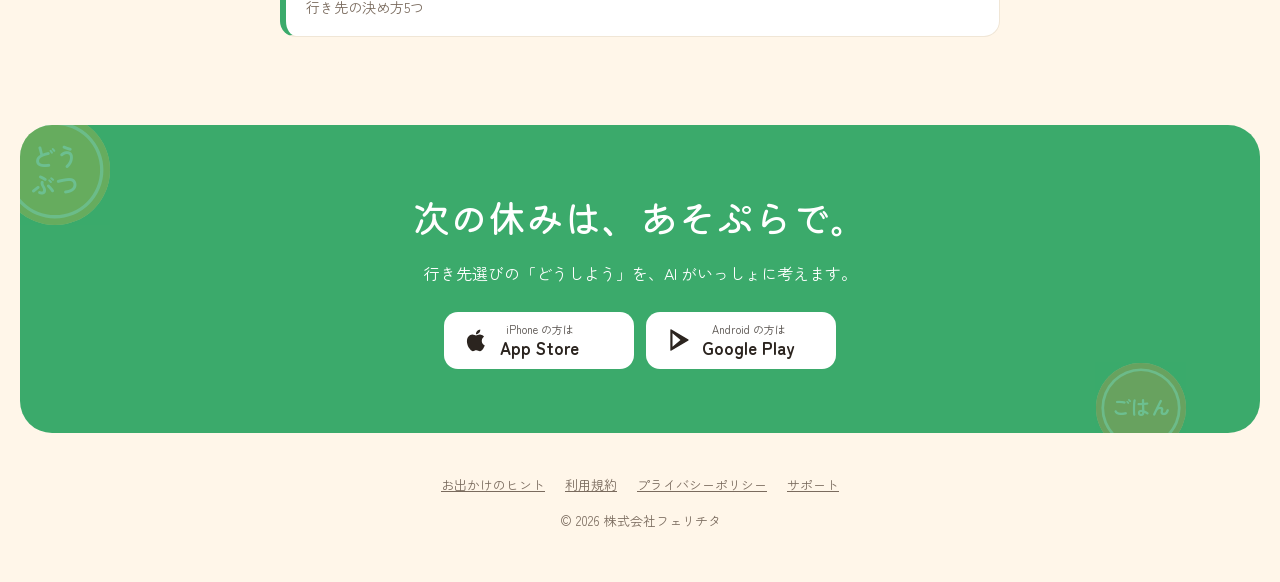
==== commit fc758a5e: "読み物に「上野動物園を2時間で回るコース」「冬の子連れお出かけ」を追加し、一覧・トップ・関連記事・サイトの地図を更新 Co-Authored-By: Claude Opus 5.5 <noreply@" ====
--- a/index.html
+++ b/index.html
@@ -224,6 +224,8 @@
   <div class="wrap" style="max-width:760px">
     <h2 class="maru center rv">お出かけのヒント</h2>
     <div class="col-list rv">
+      <a href="column/fuyu-kodure.html"><b>寒い日・冬休みの子連れお出かけ</b><small>行き先の選び方と失敗しないコツ</small></a>
+      <a href="column/ueno-2jikan.html"><b>上野動物園を子どもと2時間で回る</b><small>東園・西園の回り方と設備</small></a>
       <a href="column/ueno-kodure.html"><b>上野で子どもと1日遊ぶモデルコース</b><small>動物園と公園、昼ごはん・帰りの時間まで</small></a>
       <a href="column/ame-no-hi.html"><b>雨の日、子どもとどこへ行く？</b><small>室内お出かけ先の選び方と年齢別の目安</small></a>
       <a href="column/kimekata.html"><b>「週末どこ行く？」が決まらないときに</b><small>行き先の決め方5つ</small></a>
